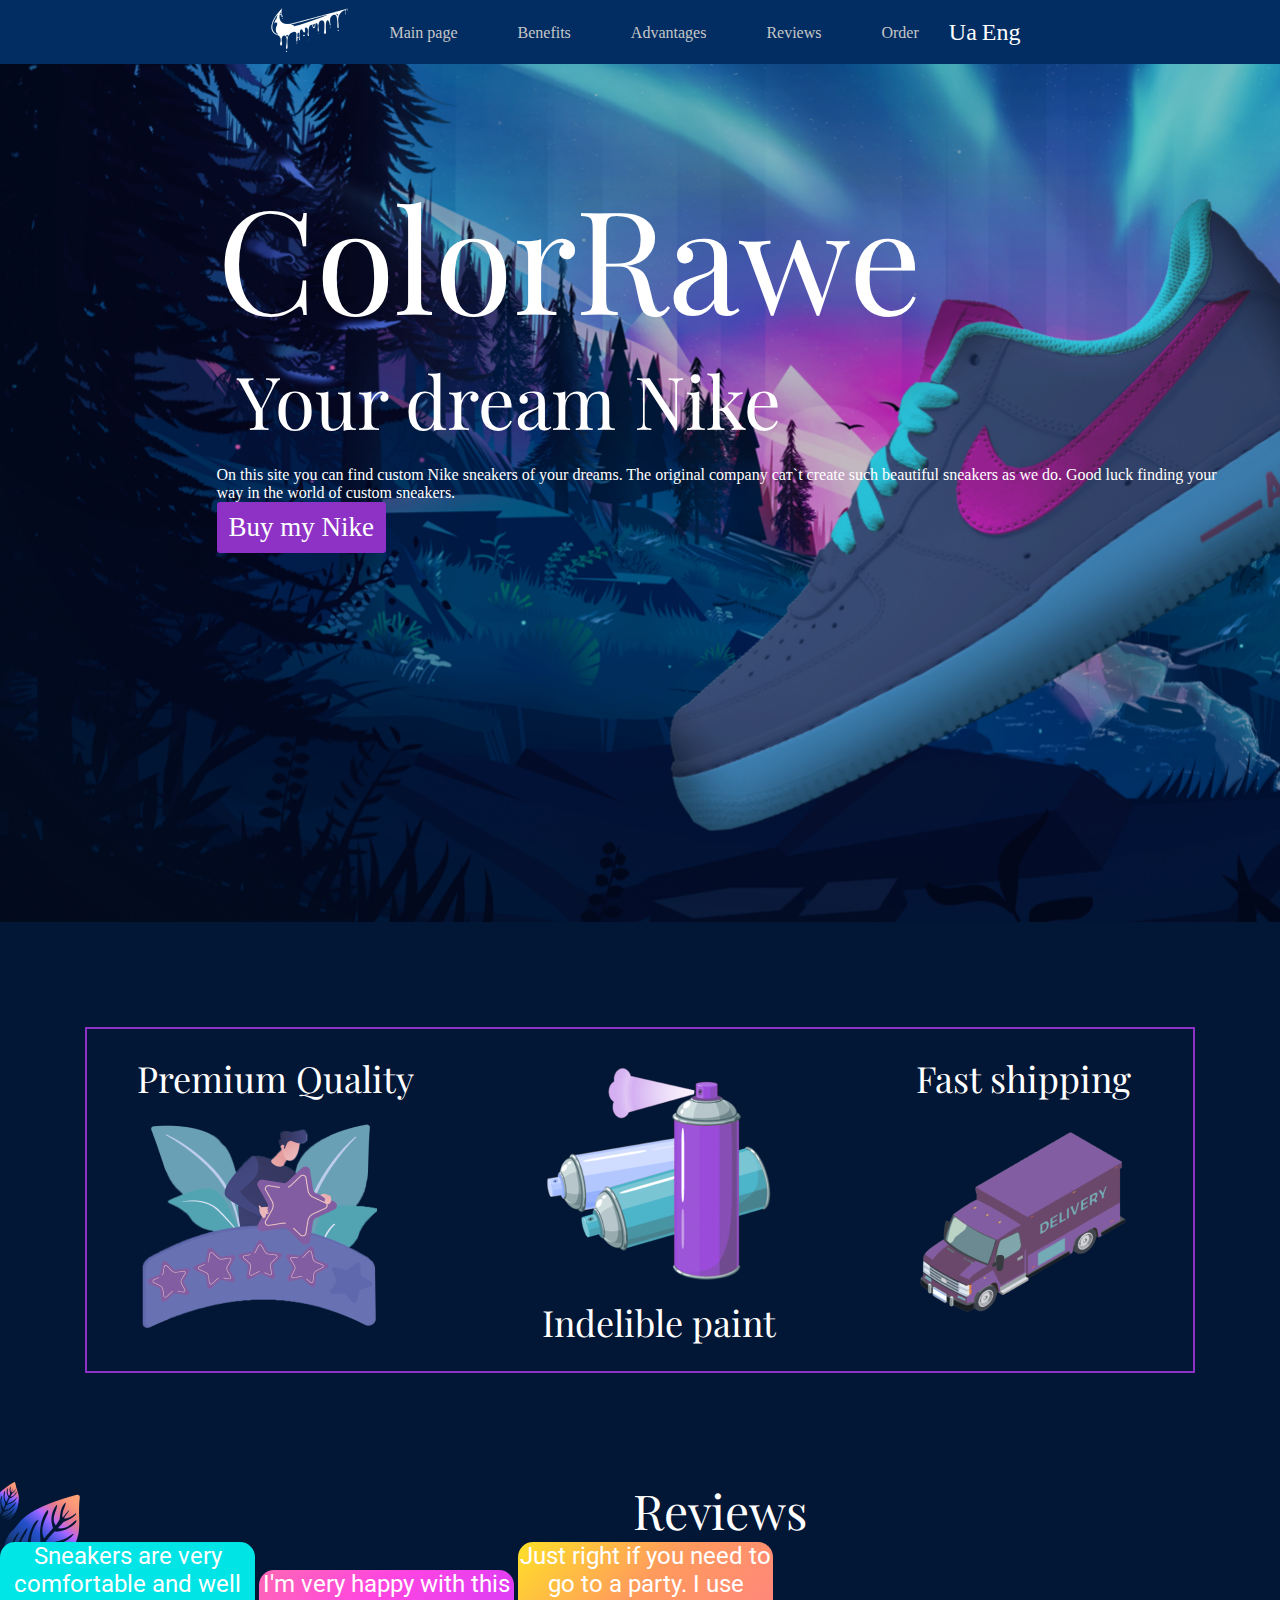
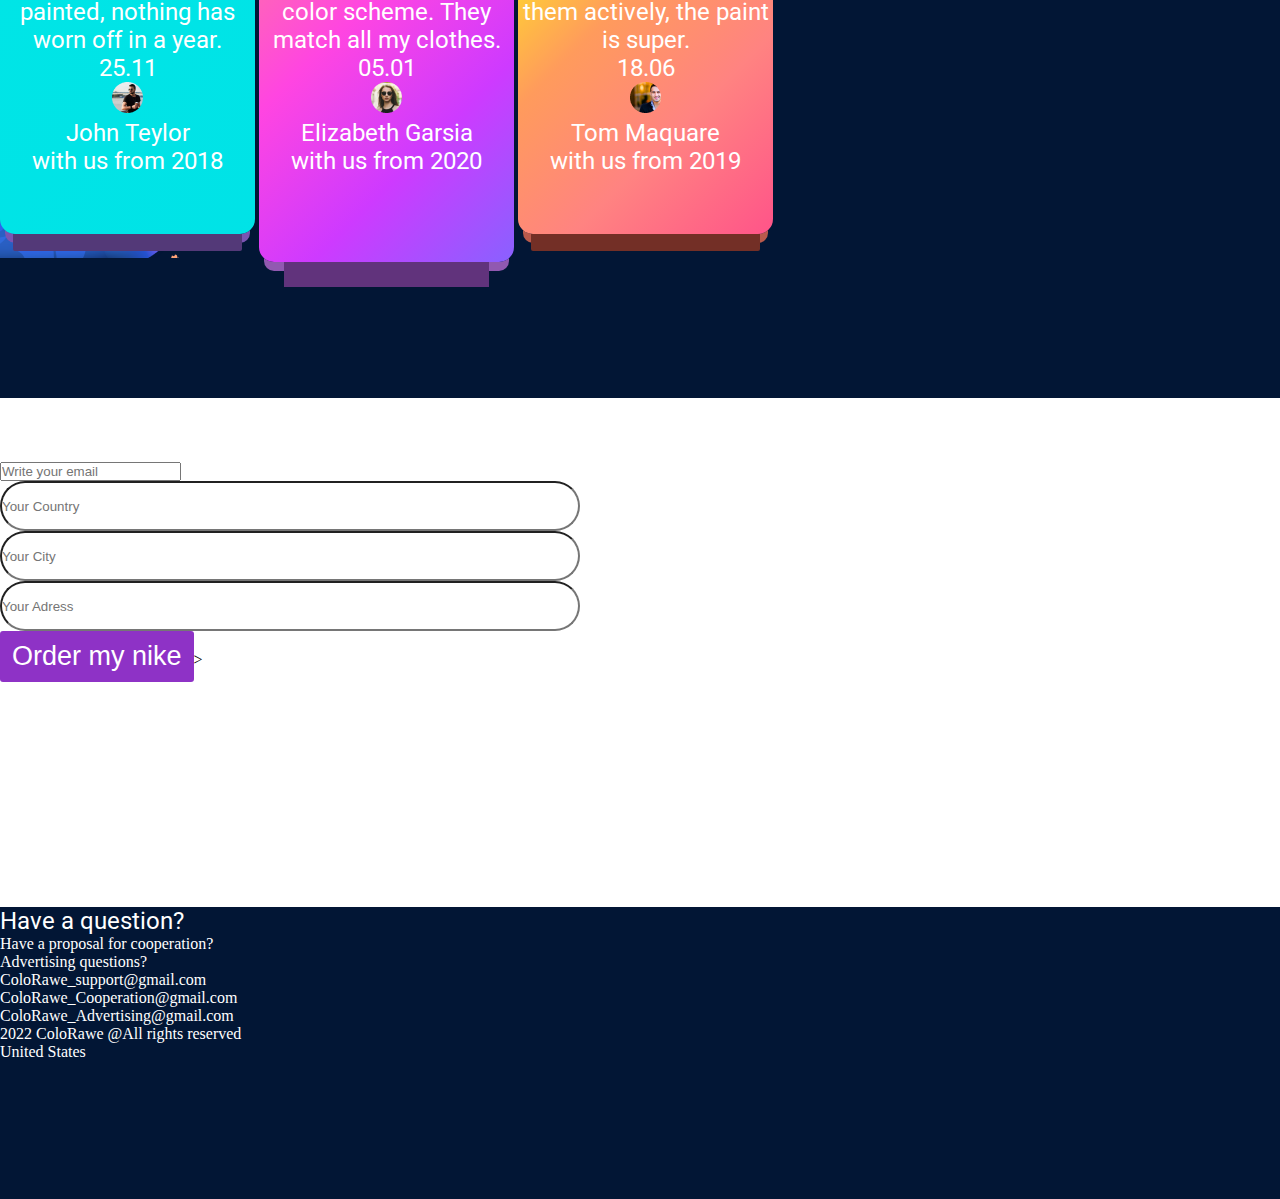
==== index.html @ 473900b8 "edit project" ====
<!DOCTYPE html>
<html lang="en">
  <head>
    <meta charset="UTF-8" />
    <meta name="viewport" content="width=device-width, initial-scale=1.0" />
    <title>Nike</title>
    <link rel="stylesheet" href="/src/css/reset.css"/>
    <link
    href="https://fonts.googleapis.com/css2?family=Playfair+Display&family=Roboto&display=swap"
    rel="stylesheet"/>
  <link
    href="https://fonts.googleapis.com/css2?family=Playfair+Display&family=Roboto:wght@300;400&display=swap"
    rel="stylesheet"/>
    <link rel="stylesheet" href="/src/css/main.css"/>
    <link rel="stylesheet" href="/src/css/normalise.css"/>
    <link rel="stylesheet" href="/src/css/header.css" />
    <link rel="preconnect" href="https://fonts.googleapis.com"/>
    <link rel="preconnect" href="https://fonts.gstatic.com" crossorigin/>
   
  </head>
  <body>
    <header class="header">
      <div class="header-conteiner">
        <div class="header-logo">
          <img src="/src/images/логтип.png" alt="logo"/>
        </div>
        <ul class="header-nav-list">
          <li class="nav"><a href="#"></a>Main page</li>
          <li class="nav"><a href="#"></a>Benefits</li>
          <li class="nav"><a href="#"></a>Advantages</li>
          <li class="nav"><a href="#"></a>Reviews</li>
          <li class="nav"><a href="#"></a>Order</li>
        </ul>
        <ul class="header-nav-language">
          <li class="language">Ua</li>
          <li class="language">Eng</li>
        </ul>
      </div>
    </header>
    <main>
      <section class="bakground">
        <div class="bakground_conteiner">
          <h1 class="colorawe">ColorRawe</h1>
          <h2 class="dream">Your dream Nike</h2>
          <p class="header-p">
           <br> On this site you can find custom Nike sneakers of your dreams.
            The original company caт`t create such beautiful sneakers as we do.
            Good luck finding your way in the world of custom sneakers.</br>
          </p>
          <a class="buy" href="#">Buy my Nike</a>
        </div>
      </section>
      <section class="advantages">
        <div class="advantages-conteiner">
          <div class="advantages_card">
            <h5 class="text">Premium Quality</h5>
            <img src="/src/images/stars.png" alt="Stars"/>
          </div>
          <div class="advantages_card">
            <img src="/src/images/paint.png" alt="Paint"/>
            <h5 class="text">Indelible paint</h5>
          </div>
          <div class="advantages_card">
            <h5 class="text">Fast shipping</h5>
            <img src="/src/images/car.png" alt="Car"/>
          </div>
        </div>
      </section>
      <section class="reviews">
        <div class="rewiews-container">
          <h3 class="reviews-text">Reviews</h3>
          <div class="review-cards">
            <div class="review-card">
              <p>
                Sneakers are very comfortable and well painted, nothing has worn
                off in a year.
              </p>
              <span class="reviews-data"> 25.11 </span>
              <div class="user">
                <div class="user-pfoto">
                  <img src="/src/images/1.png" alt="Reviews-photo"/>
                </div>
                <div class="user-info">
                  <h4>John Teylor</h4>
                  <h3>with us from 2018</h3>
                </div>
              </div>
            </div>
            <div class="review-card">
              <p>
                I'm very happy with this color scheme. They match all my
                clothes.
              </p>
              <span class="Reviews-data"> 05.01 </span>
              <div class="user">
                <div class="user-pfoto">
                  <img src="/src/images/2.png" alt="Reviews-photo"/>
                </div>
                <div class="user-info">
                  <h4>Elizabeth Garsia</h4>
                  <h3>with us from 2020</h3>
                </div>
              </div>
            </div>
            <div class="review-card">
              <p>
                Just right if you need to go to a party. I use them actively,
                the paint is super.
              </p>
              <span class="reviews-data"> 18.06 </span>
              <div class="user">
                <div class="user-pfoto">
                  <img src="/src/images/3.png" alt="Reviews-photo"/>
                </div>
                <div class="user-info">
                  <h4>Tom Maquare</h4>
                  <h3>with us from 2019</h3>
                </div>
              </div>
            </div>
          </div>
        </div>
      </section>
      <section class="order-section">
        <div class="select">
          <h2 class="title-order">Order</h2>
          <div class="guestions">
            <input class="email" type="text" placeholder="Write your email"/>
            <input class="contry" type="text" placeholder="Your Country"/>
            <input class="city" type="text" placeholder="Your City"/>
            <input class="adress" type="text" placeholder="Your Adress"/>
          </div>

          <a href=""><button class="Order-my-nike">Order my nike</button>></a>
        </div>
      </section>
    </main>
    <footer class="question-section">
      <div class="question">
        <h4 class="footer-question">Have a question?
        <h4>Have a proposal for cooperation?</h4>
        <h4>Advertising questions?</h4>
      </h4>
      </div>
      <div class="emails">
        <h4>ColoRawe_support@gmail.com</h4>
      <h4>ColoRawe_Cooperation@gmail.com</h4>
      <h4>ColoRawe_Advertising@gmail.com</h4>
      </div>
      <div class="the-end">
      <h5>2022 ColoRawe @All rights reserved</h5>
      <h5>United States</h5>
      </div>
        </footer>
  </body>
</html>
---- src/css/main.css ----
.advantages {
  background: #021635;
  padding: 105px 0;
}
.advantages-conteiner {
  max-width: 1110px;
  margin: 0 auto;
  border: 2px solid #8e32c6;
  display: flex;
  justify-content: space-between;
  padding: 25px 50px;
}

.fon-class:nth-child(1)::after {
  background-image: url(/src/images/stars.png);
}
.fon-class:nth-child(2)::before {
  background-image: url(/src/images/paint.png);
}
.fon-class:nth-child(3)::after {
  background-image: url(/src/images/car.png);
}
.header-conteiner {
  display: flex;
  justify-content: center;
  gap: 30px;
}
.text {
  color: #fff;
  text-align: center;
  font-family: Playfair Display;
  font-size: 36px;
  font-style: normal;
  font-weight: 400;
  line-height: normal;
}

.bakground {
  background-image: url(/src/images/fon-header.png);
  background-repeat: no-repeat;
  background-size: cover;
  padding-top: 95px;
  padding-bottom: 18px;
}
.bakground_conteiner {
  width: 1007px;
  margin: 0 auto;
}
.bakground_conteiner::before {
  background-image: url(/src/images/logo.png);

}
.p {
  color: #fff;
  font-family: Roboto;
  font-size: 18px;
  font-style: normal;
  font-weight: 400;
  line-height: normal;
  margin: 10px;
  border-radius: 15px;
}
.reviews-conteiner {
  display: flex;
  max-width: 1110px;
  margin: 0 auto;
  justify-content: space-between;
  padding: 25px 50px;
}
.reviews-text {
  color: #fff;
  text-align: center;
  font-family: Playfair Display;
  font-size: 48px;
  font-weight: 400;
}

.title-order {
  color: #fff;
  text-align: center;
  font-family: Playfair Display;
  font-size: 48px;
  font-style: normal;
  font-weight: 400;
  line-height: normal;
}
.review-card:nth-child(1) {
  display: inline-block;
  color: #fff;
  border-radius: 15px;
  background: linear-gradient(135deg, #00E5E6 7.29%,#00A8F7 2626.04%,#9A76F9 63.50%,#CC5EC2 100% );
 box-shadow:  0px 30px 0px -13px #533978, 0px 14px 0px -5px #7B54B2;

}
.review-card:nth-child(2) {
  display: inline-block;
  color: #fff;
  border-radius: 15px;
background: linear-gradient(135deg, #FF68B4 0%, #FF45E1 26.04%, #CE3AFF 62.84%, #8961FF 100%);
box-shadow: 0px 50px 0px -25px #61337C, 0px 14px 0px -5px #9159B1;
}
.review-card:nth-child(3) {
  display: inline-block;
  color: #fff;
  border-radius: 15px;
background: linear-gradient(135deg, #FFE128 0%, #FF9B5C 30.21%, #FF8381 63.29%, #FF5489 100%);
box-shadow: 0px 30px 0px -13px #732F26, 0px 14px 0px -5px #B95A4C;
}
.review-card{
  width: 255px;
  height: 292px;
  flex-shrink: 0;
font-family: Roboto;
display: flex;
text-align: center;
font-size: 24px;
justify-content: space-between;
align-items: center;
}
.h1 h3 {
  border: solid #fff;
}
.reviews {
  background: #021635;
  background-image: url(/src/images/flowers.png);
  background-repeat: no-repeat;
  width: 1440px;
  height: 520px;
  flex-shrink: 0;
}
.order-section {
background-image: url(/src/images/fon.png);
max-width: 1400;
width: 1440px;
height: 509px;
flex-shrink: 0;
}
.Order-my-nike {
  color: #fff;
  border-radius: 3px;
  padding: 12px;
  text-decoration: none;
  border: none;
  font-size: 27px;
  line-height: 1;
  font-weight: 100px;
  background: #8e32c6;
}
.title-order {
  color: #fff;
  text-align: center;
  font-family: Playfair Display;
  font-size: 48px;
  font-style: normal;
  font-weight: 400;
  line-height: normal;
}
.guestions {

}
.order-section {
  display: inline-block;
  justify-content: space-between;
  align-items: center;

}
.contry {
  display: flex;
  width: 580px;
  height: 50px;
  flex-shrink: 0;
  border-radius: 50px;
background: #FFF;
}
.city {
  display: flex;
  width: 580px;
  height: 50px;
  flex-shrink: 0;
  border-radius: 50px;
background: #FFF;
}
.adress {
  display: flex;
  width: 580px;
  height: 50px;
  flex-shrink: 0;
  border-radius: 50px;
background: #FFF;
}
.question-section {
  background: #021635;
  width: 1440px;
height: 292px;
flex-shrink: 0;
color: #fff;
display: block;
}
.footer-question {
display: inline;
align-items: center;
color: #FFF;
font-family: Roboto;
font-size: 24px;
font-style: normal;
font-weight: 400;
line-height: normal;
}
---- src/css/normalise.css ----
body{
    
}
---- src/css/header.css ----
.header-nav-list{
display: flex;
list-style: none;
gap: 60px;
align-items: center;
font-size: 16px;
line-height: 19px;

}
.header-nav-language {
display: flex;
align-items: center;
gap: 5px;
color: #fff;
font-size: 24px;
font-style: normal;
font-weight: 300;
}
.header-nav-language::before {
    background-image: url(/src/images/logo.png);
    gap: 100px;
}
.header {
    flex-shrink: 0;
    background: #012D63;
    color: #FFF;
}
.header-p {
    display: flex;
    color: #FFF;
}
.header:hover {
    color: #C7C7C7;
}
.bakground {
    background-image: url(/src/images/fon-header.png);
    background-repeat: no-repeat;
    background-size: cover;
    width: 1440px;
    height: 858px;
    flex-shrink: 0;
}
.colorawe {
    color: #FFF;
font-family: Playfair Display;
font-size: 144px;
font-style: normal;
font-weight: 400;
line-height: normal;
}
.dream {
    margin-left: 10px;
    color: #fff;
    font-family: 'Playfair Display',serif;
    font-size: 73px;
    font-style: normal;
    font-weight: 400;
    line-height: normal;
    padding: 0px 76px 0 10px;
}
.buy {
    color: #fff;
    display: inline-block;
    border-radius: 3px;
  padding: 12px;
  text-decoration: none;
    border: none;
    font-size: 27px;
    line-height: 1;
    font-weight: 100px;
    background: #8E32C6;
}
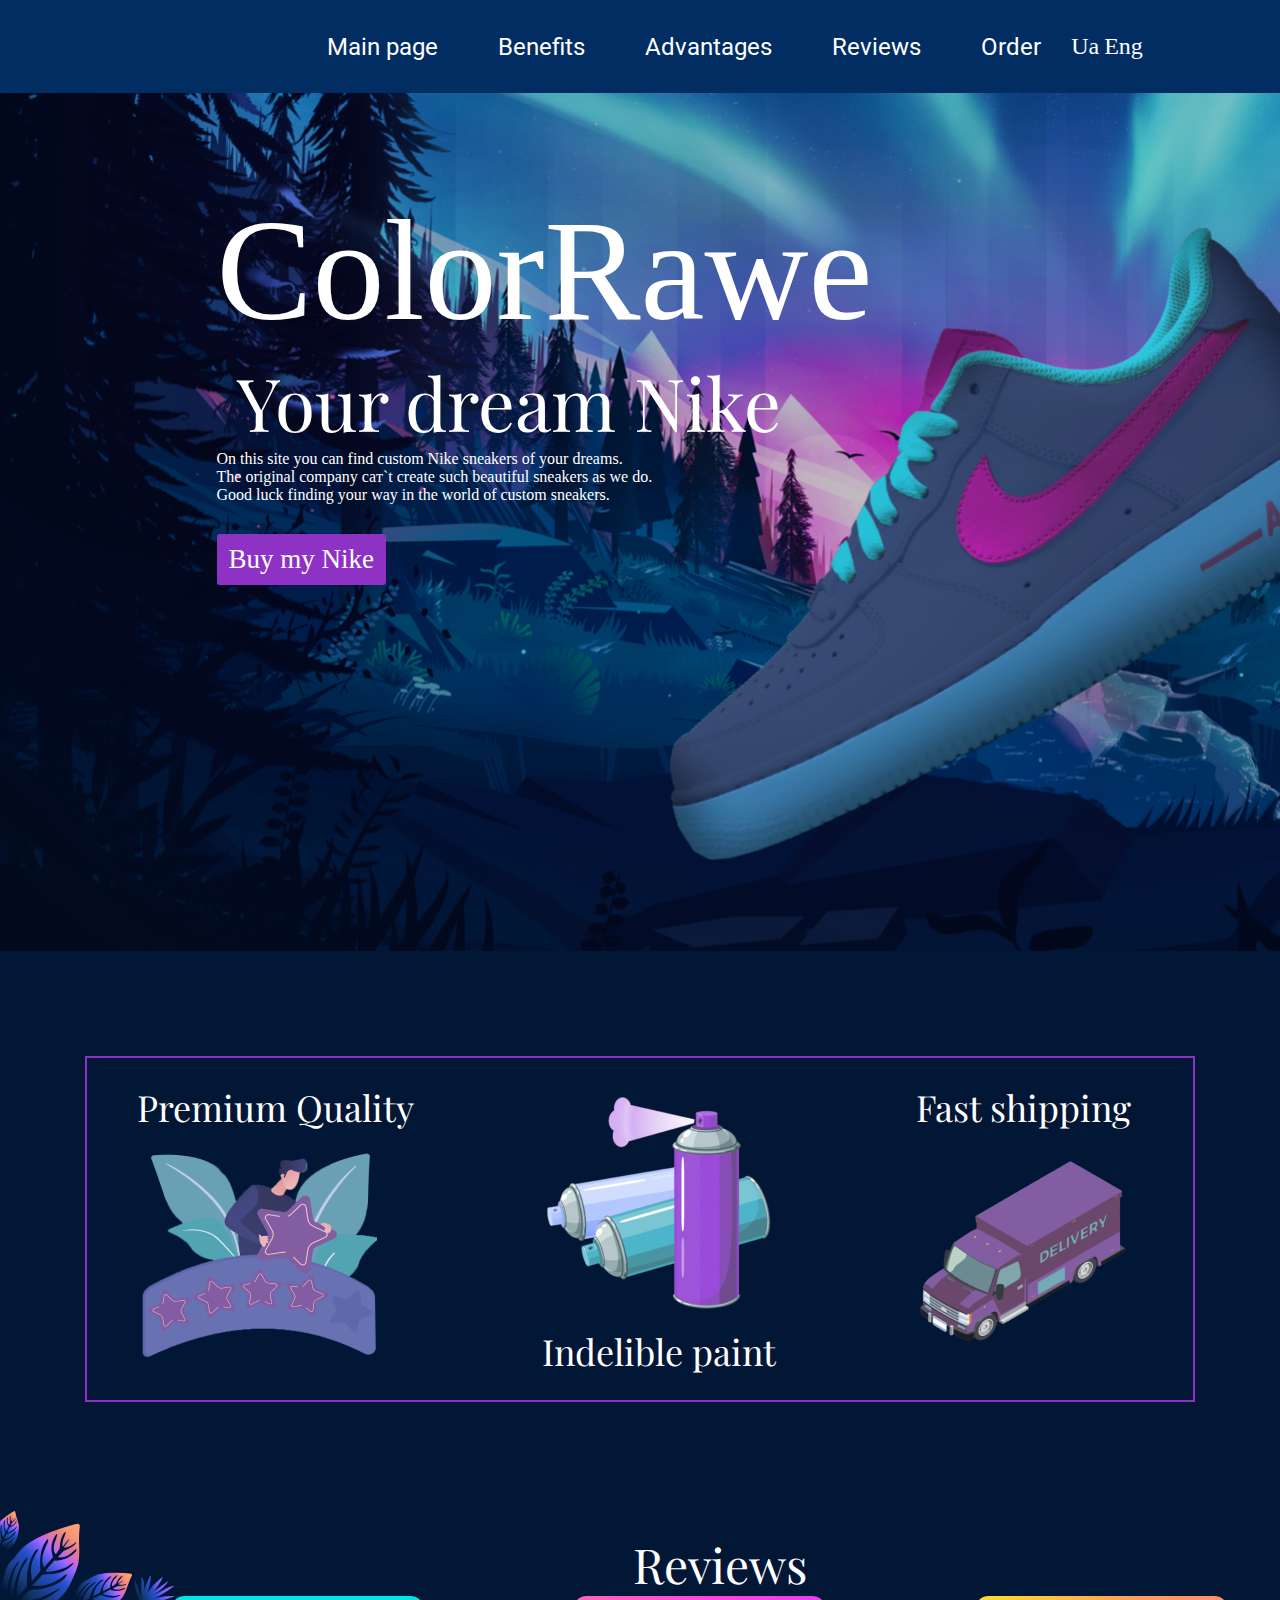
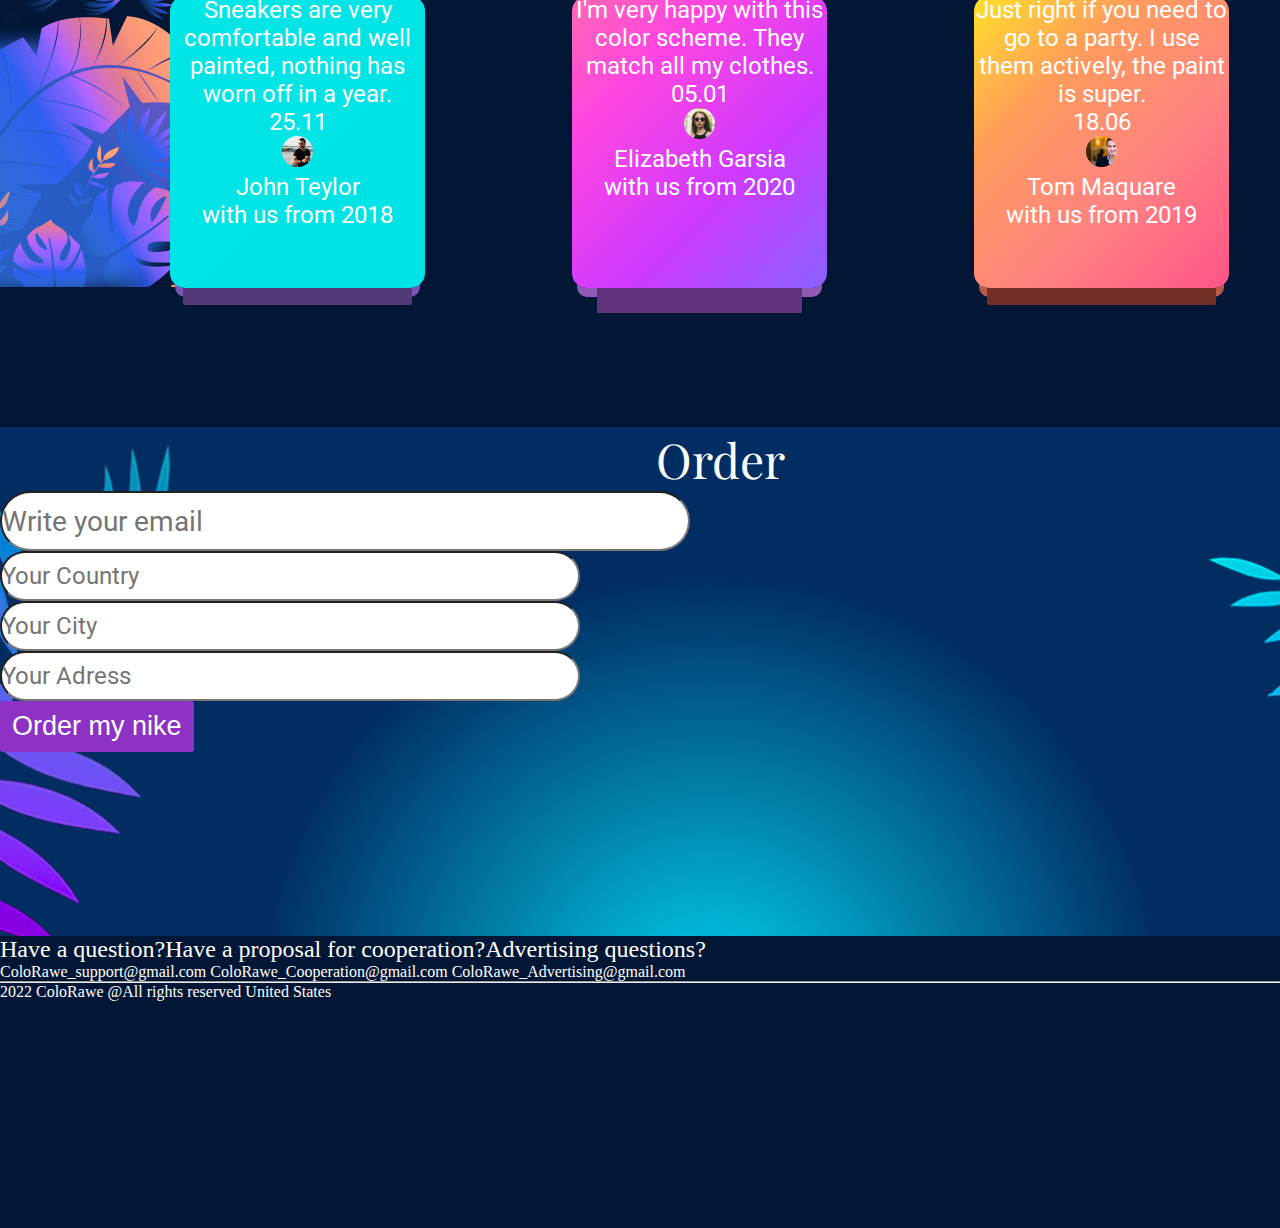
==== commit 01c09f07: "project" ====
--- a/index.html
+++ b/index.html
@@ -5,9 +5,6 @@
     <meta name="viewport" content="width=device-width, initial-scale=1.0" />
     <title>Nike</title>
     <link rel="stylesheet" href="/src/css/reset.css"/>
-    <link
-    href="https://fonts.googleapis.com/css2?family=Playfair+Display&family=Roboto&display=swap"
-    rel="stylesheet"/>
   <link
     href="https://fonts.googleapis.com/css2?family=Playfair+Display&family=Roboto:wght@300;400&display=swap"
     rel="stylesheet"/>
@@ -22,7 +19,6 @@
     <header class="header">
       <div class="header-conteiner">
         <div class="header-logo">
-          <img src="/src/images/логтип.png" alt="logo"/>
         </div>
         <ul class="header-nav-list">
           <li class="nav"><a href="#"></a>Main page</li>
@@ -43,9 +39,9 @@
           <h1 class="colorawe">ColorRawe</h1>
           <h2 class="dream">Your dream Nike</h2>
           <p class="header-p">
-           <br> On this site you can find custom Nike sneakers of your dreams.
-            The original company caт`t create such beautiful sneakers as we do.
-            Good luck finding your way in the world of custom sneakers.</br>
+          On this site you can find custom Nike sneakers of your dreams.</br>
+          The original company caт`t create such beautiful sneakers as we do.</br>
+          Good luck finding your way in the world of custom sneakers.</br>
           </p>
           <a class="buy" href="#">Buy my Nike</a>
         </div>
@@ -124,33 +120,35 @@
       <section class="order-section">
         <div class="select">
           <h2 class="title-order">Order</h2>
-          <div class="guestions">
-            <input class="email" type="text" placeholder="Write your email"/>
-            <input class="contry" type="text" placeholder="Your Country"/>
-            <input class="city" type="text" placeholder="Your City"/>
-            <input class="adress" type="text" placeholder="Your Adress"/>
+          <div class="order-conteiner">
+            <input class="email" type="email" placeholder="Write your email"/>
+            <input class="contry" type="contry" placeholder="Your Country"/>
+            <input class="city" type="city" placeholder="Your City"/>
+            <input class="adress" type="adress" placeholder="Your Adress"/>
           </div>
 
-          <a href=""><button class="Order-my-nike">Order my nike</button>></a>
+          <a href=""><button class="order-my-nike">Order my nike</button></a>
         </div>
       </section>
     </main>
     <footer class="question-section">
       <div class="question">
-        <h4 class="footer-question">Have a question?
-        <h4>Have a proposal for cooperation?</h4>
-        <h4>Advertising questions?</h4>
-      </h4>
+        <ul class="footer-question">
+          <a href="#">Have a question?</a>
+         <a href="#">Have a proposal for cooperation?</a>
+         <a href="#">Advertising questions?</a>
+        </ul>
       </div>
-      <div class="emails">
-        <h4>ColoRawe_support@gmail.com</h4>
-      <h4>ColoRawe_Cooperation@gmail.com</h4>
-      <h4>ColoRawe_Advertising@gmail.com</h4>
-      </div>
-      <div class="the-end">
-      <h5>2022 ColoRawe @All rights reserved</h5>
-      <h5>United States</h5>
-      </div>
+      <ul class="emails">
+       <a href="#">ColoRawe_support@gmail.com</a>
+      <a href="#">ColoRawe_Cooperation@gmail.com</a>
+     <a href="#">ColoRawe_Advertising@gmail.com</a>
+      </ul>
+      <hr>
+      <ul class="the-end">
+      <a href="#">2022 ColoRawe @All rights reserved</a>
+      <a href="#">United States</a>
+      </ul>
         </footer>
   </body>
 </html>
--- a/src/css/main.css
+++ b/src/css/main.css
@@ -1,6 +1,8 @@
+/*advantages-cards*/
 .advantages {
   background: #021635;
   padding: 105px 0;
+  box-shadow: radial-gradient(at 0% 30% purple 10px,purple 40%);
 }
 .advantages-conteiner {
   max-width: 1110px;
@@ -10,16 +12,6 @@
   justify-content: space-between;
   padding: 25px 50px;
 }
-
-.fon-class:nth-child(1)::after {
-  background-image: url(/src/images/stars.png);
-}
-.fon-class:nth-child(2)::before {
-  background-image: url(/src/images/paint.png);
-}
-.fon-class:nth-child(3)::after {
-  background-image: url(/src/images/car.png);
-}
 .header-conteiner {
   display: flex;
   justify-content: center;
@@ -34,38 +26,15 @@
   font-weight: 400;
   line-height: normal;
 }
-
-.bakground {
-  background-image: url(/src/images/fon-header.png);
-  background-repeat: no-repeat;
-  background-size: cover;
-  padding-top: 95px;
-  padding-bottom: 18px;
-}
-.bakground_conteiner {
-  width: 1007px;
+/*Reviews*/
+.rewiews-container {
+  display: flex;
+  stroke-width: 5px;
+  max-width: 1200px;
   margin: 0 auto;
-}
-.bakground_conteiner::before {
-  background-image: url(/src/images/logo.png);
-
-}
-.p {
-  color: #fff;
-  font-family: Roboto;
-  font-size: 18px;
-  font-style: normal;
-  font-weight: 400;
-  line-height: normal;
-  margin: 10px;
-  border-radius: 15px;
-}
-.reviews-conteiner {
-  display: flex;
-  max-width: 1110px;
-  margin: 0 auto;
-  justify-content: space-between;
+  justify-content: center;
   padding: 25px 50px;
+  flex-direction: column;
 }
 .reviews-text {
   color: #fff;
@@ -74,37 +43,27 @@
   font-size: 48px;
   font-weight: 400;
 }
+.review-card:nth-child(1) {
+  display: inline-block;
+  color: #fff;
+  border-radius: 15px;
+  background: linear-gradient(135deg, #00E5E6 7.29%,#00A8F7 2626.04%,#9A76F9 63.50%,#CC5EC2 100% );
+ box-shadow:  0px 0px 30px -13px #533978, 0px 14px 0px -5px #7B54B2;
 
-.title-order {
-  color: #fff;
-  text-align: center;
-  font-family: Playfair Display;
-  font-size: 48px;
-  font-style: normal;
-  font-weight: 400;
-  line-height: normal;
-}
-.review-card:nth-child(1) {
-  display: inline-block;
-  color: #fff;
-  border-radius: 15px;
-  background: linear-gradient(135deg, #00E5E6 7.29%,#00A8F7 2626.04%,#9A76F9 63.50%,#CC5EC2 100% );
- box-shadow:  0px 30px 0px -13px #533978, 0px 14px 0px -5px #7B54B2;
-
 }
 .review-card:nth-child(2) {
   display: inline-block;
   color: #fff;
   border-radius: 15px;
 background: linear-gradient(135deg, #FF68B4 0%, #FF45E1 26.04%, #CE3AFF 62.84%, #8961FF 100%);
-box-shadow: 0px 50px 0px -25px #61337C, 0px 14px 0px -5px #9159B1;
+box-shadow: 0px 0px 30px -13px #61337C, 0px 14px 0px -5px #9159B1;
 }
 .review-card:nth-child(3) {
   display: inline-block;
   color: #fff;
   border-radius: 15px;
 background: linear-gradient(135deg, #FFE128 0%, #FF9B5C 30.21%, #FF8381 63.29%, #FF5489 100%);
-box-shadow: 0px 30px 0px -13px #732F26, 0px 14px 0px -5px #B95A4C;
+box-shadow: 0px 0px 30px -13px #732F26, 0px 14px 0px -5px #B95A4C;
 }
 .review-card{
   width: 255px;
@@ -116,9 +75,6 @@
 font-size: 24px;
 justify-content: space-between;
 align-items: center;
-}
-.h1 h3 {
-  border: solid #fff;
 }
 .reviews {
   background: #021635;
@@ -128,14 +84,51 @@
   height: 520px;
   flex-shrink: 0;
 }
+.review-card:nth-child(1) {
+  display: inline-block;
+  color: #fff;
+  border-radius: 15px;
+  background: linear-gradient(135deg, #00E5E6 7.29%,#00A8F7 2626.04%,#9A76F9 63.50%,#CC5EC2 100% );
+ box-shadow:  0px 30px 0px -13px #533978, 0px 14px 0px -5px #7B54B2;
+
+}
+.review-card:nth-child(2) {
+  display: inline-block;
+  color: #fff;
+  border-radius: 15px;
+background: linear-gradient(135deg, #FF68B4 0%, #FF45E1 26.04%, #CE3AFF 62.84%, #8961FF 100%);
+box-shadow: 0px 50px 0px -25px #61337C, 0px 14px 0px -5px #9159B1;
+}
+.review-card:nth-child(3) {
+  display: inline-block;
+  color: #fff;
+  border-radius: 15px;
+background: linear-gradient(135deg, #FFE128 0%, #FF9B5C 30.21%, #FF8381 63.29%, #FF5489 100%);
+box-shadow: 0px 30px 0px -13px #732F26, 0px 14px 0px -5px #B95A4C;
+}
+.review-cards{
+  width: 255px;
+  height: 292px;
+  flex-shrink: 0;
+font-family: Roboto;
+gap: 147px;
+display: flex;
+text-align: center;
+font-size: 24px;
+justify-content: space-between;
+align-items: center;
+}
+.h1 h3 {
+  border: solid #fff;
+}
 .order-section {
-background-image: url(/src/images/fon.png);
+  background-image: url(/src/images/fon.png);
 max-width: 1400;
 width: 1440px;
 height: 509px;
 flex-shrink: 0;
 }
-.Order-my-nike {
+.order-my-nike {
   color: #fff;
   border-radius: 3px;
   padding: 12px;
@@ -155,20 +148,31 @@
   font-weight: 400;
   line-height: normal;
 }
-.guestions {
-
-}
-.order-section {
-  display: inline-block;
-  justify-content: space-between;
-  align-items: center;
-
+.email {
+  display: flex;
+  width: 690px;
+  height: 60px;
+  color: #959595;
+  font-family: Roboto;
+  font-size: 28px;
+  font-style: normal;
+  font-weight: 400;
+  line-height: normal;
+  flex-shrink: 0;
+  border-radius: 50px;
+background: #FFF;
 }
 .contry {
   display: flex;
   width: 580px;
   height: 50px;
   flex-shrink: 0;
+  color: #959595;
+font-family: Roboto;
+font-size: 24px;
+font-style: normal;
+font-weight: 400;
+line-height: normal;
   border-radius: 50px;
 background: #FFF;
 }
@@ -177,6 +181,12 @@
   width: 580px;
   height: 50px;
   flex-shrink: 0;
+  color: #959595;
+font-family: Roboto;
+font-size: 24px;
+font-style: normal;
+font-weight: 400;
+line-height: normal;
   border-radius: 50px;
 background: #FFF;
 }
@@ -185,6 +195,12 @@
   width: 580px;
   height: 50px;
   flex-shrink: 0;
+  color: #959595;
+font-family: Roboto;
+font-size: 24px;
+font-style: normal;
+font-weight: 400;
+line-height: normal;
   border-radius: 50px;
 background: #FFF;
 }
@@ -197,12 +213,11 @@
 display: block;
 }
 .footer-question {
-display: inline;
-align-items: center;
+display: flex;
 color: #FFF;
-font-family: Roboto;
-font-size: 24px;
-font-style: normal;
-font-weight: 400;
-line-height: normal;
-}+gap: 10;
+font-size: 24px;
+font-style: normal;
+font-weight: 400;
+line-height: normal;
+}
--- a/src/css/header.css
+++ b/src/css/header.css
@@ -1,11 +1,20 @@
+/*header-nav*/
 .header-nav-list{
 display: flex;
 list-style: none;
 gap: 60px;
+color: #FFF;
+font-family: Roboto;
+font-size: 24px;
+font-style: normal;
+font-weight: 400;
+line-height: normal;
 align-items: center;
-font-size: 16px;
-line-height: 19px;
-
+}
+.header-conteiner {
+    width: 1440px;
+    height: 93px;
+    flex-shrink: 0;
 }
 .header-nav-language {
 display: flex;
@@ -17,20 +26,22 @@
 font-weight: 300;
 }
 .header-nav-language::before {
-    background-image: url(/src/images/logo.png);
-    gap: 100px;
+ background-image: url(/src/images/logo.png);
 }
 .header {
+    background: #012D63;
+    width: 1440px;
+    height: 93px;
     flex-shrink: 0;
-    background: #012D63;
     color: #FFF;
 }
+.header-nav-list li:hover {
+    color: #C7C7C7;
+}
+/*header-2*/
 .header-p {
     display: flex;
     color: #FFF;
-}
-.header:hover {
-    color: #C7C7C7;
 }
 .bakground {
     background-image: url(/src/images/fon-header.png);
@@ -39,10 +50,30 @@
     width: 1440px;
     height: 858px;
     flex-shrink: 0;
+    padding-top: 95px;
+    padding-bottom: 18px;
 }
+  .bakground_conteiner {
+    width: 1007px;
+    margin: 0 auto;
+  }
+  .bakground_conteiner::before {
+    background-image: url(/src/images/logo.png);
+  background-image: url(/src/images/С&R.svg);
+  }
+  .p {
+    color: #fff;
+    font-family: Roboto;
+    font-size: 18px;
+    font-style: normal;
+    font-weight: 400;
+    line-height: normal;
+    margin: 10px;
+    border-radius: 15px;
+  }
 .colorawe {
     color: #FFF;
-font-family: Playfair Display;
+font-family: 'Playfair Displa'y;
 font-size: 144px;
 font-style: normal;
 font-weight: 400;
@@ -63,6 +94,7 @@
     display: inline-block;
     border-radius: 3px;
   padding: 12px;
+  margin-top: 30px;
   text-decoration: none;
     border: none;
     font-size: 27px;
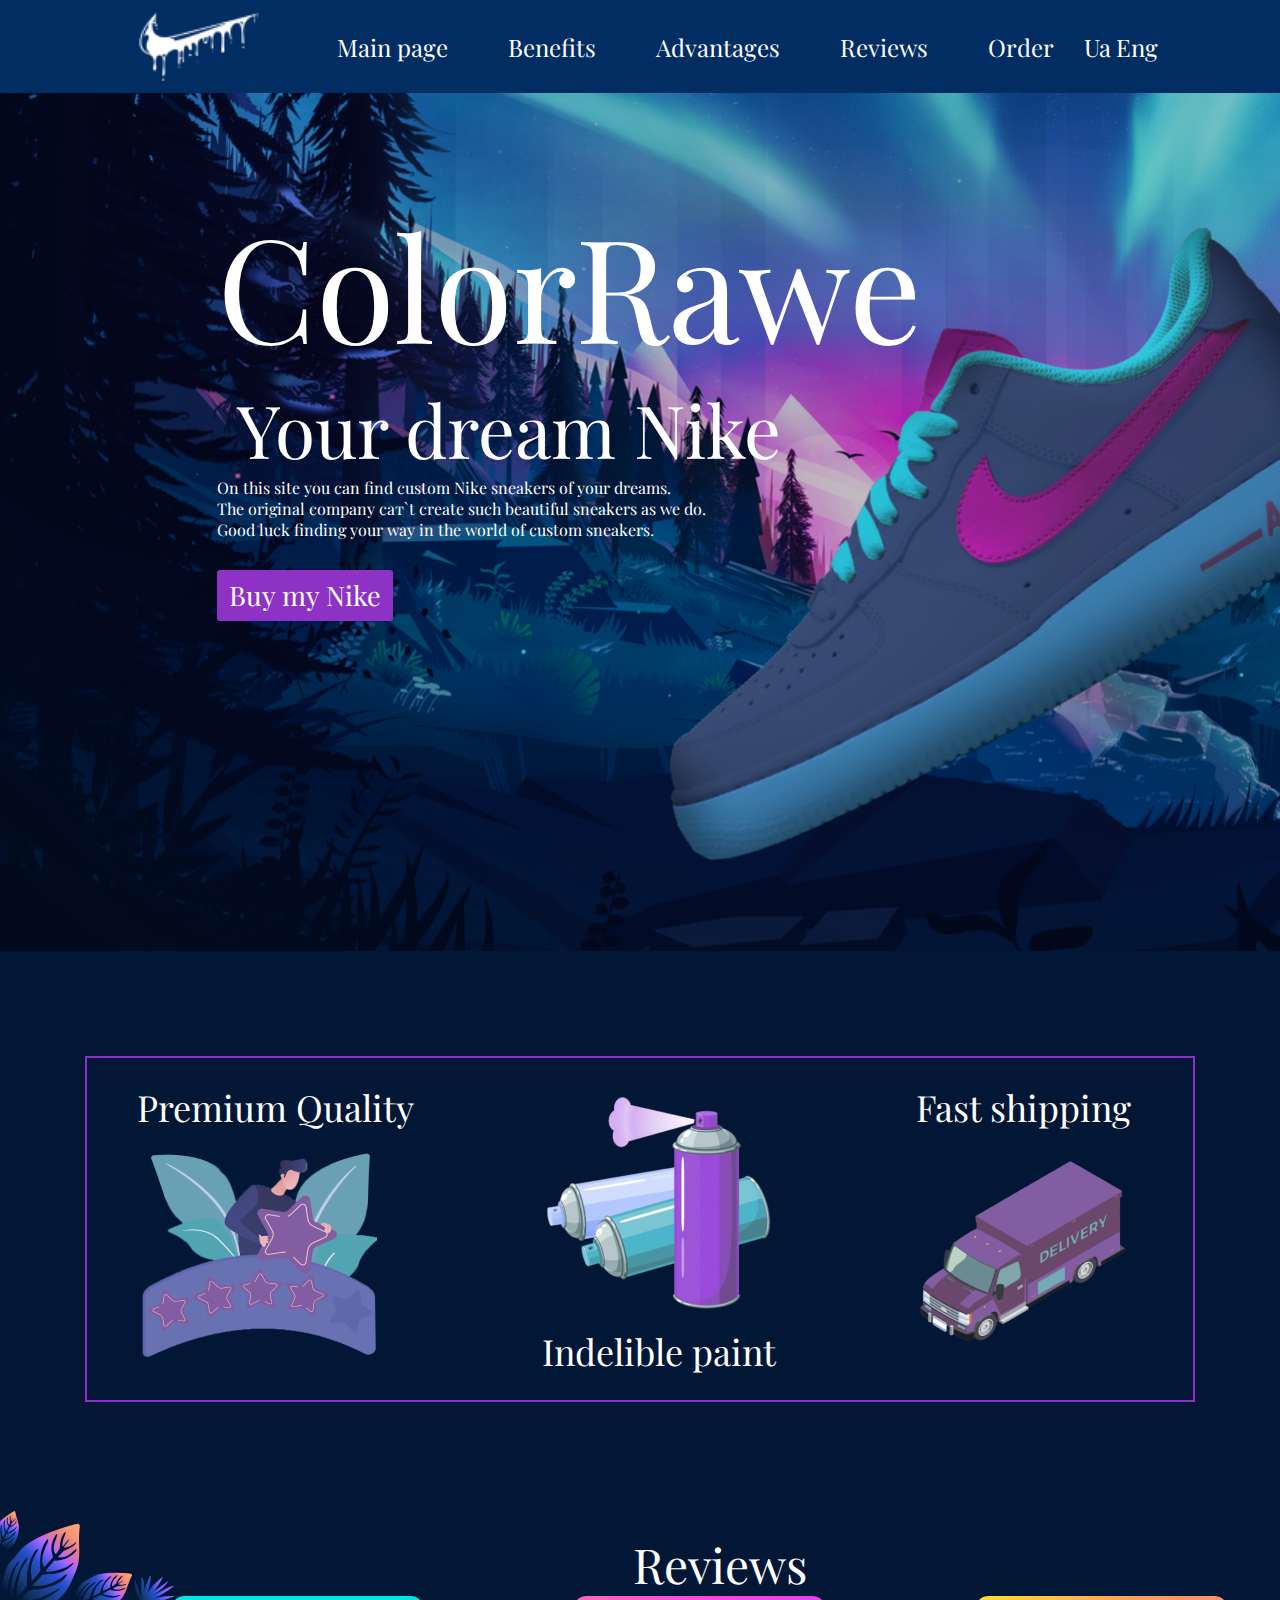
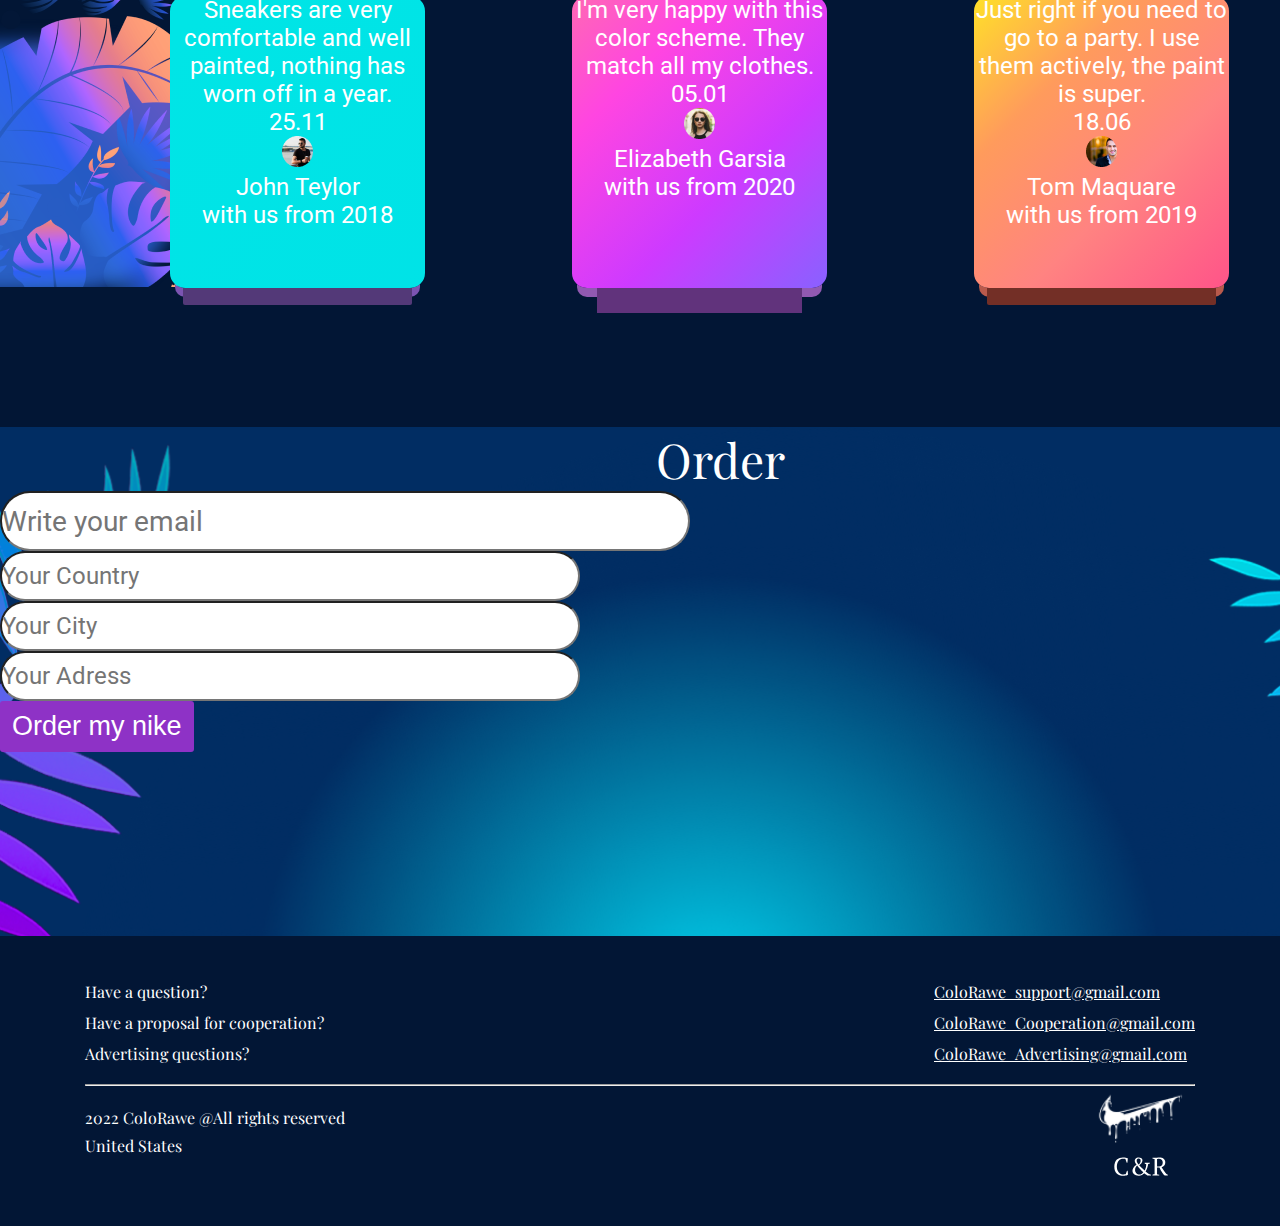
==== commit 484c29d7: "progect" ====
--- a/index.html
+++ b/index.html
@@ -5,19 +5,22 @@
     <meta name="viewport" content="width=device-width, initial-scale=1.0" />
     <title>Nike</title>
     <link rel="stylesheet" href="/src/css/reset.css"/>
+    <link rel="preconnect" href="https://fonts.googleapis.com"/>
+    <link rel="preconnect" href="https://fonts.gstatic.com" crossorigin/>
   <link
     href="https://fonts.googleapis.com/css2?family=Playfair+Display&family=Roboto:wght@300;400&display=swap"
     rel="stylesheet"/>
-    <link rel="stylesheet" href="/src/css/main.css"/>
     <link rel="stylesheet" href="/src/css/normalise.css"/>
     <link rel="stylesheet" href="/src/css/header.css" />
-    <link rel="preconnect" href="https://fonts.googleapis.com"/>
-    <link rel="preconnect" href="https://fonts.gstatic.com" crossorigin/>
+    <link rel="stylesheet" href="/src/css/main.css"/>
+    <link rel="stylesheet" href="/src/css/footer.css">
+    
    
   </head>
   <body>
     <header class="header">
       <div class="header-conteiner">
+        <img src="/src/images/logo.png" alt="logo">
         <div class="header-logo">
         </div>
         <ul class="header-nav-list">
@@ -87,7 +90,7 @@
                 I'm very happy with this color scheme. They match all my
                 clothes.
               </p>
-              <span class="Reviews-data"> 05.01 </span>
+              <span class="reviews-data"> 05.01 </span>
               <div class="user">
                 <div class="user-pfoto">
                   <img src="/src/images/2.png" alt="Reviews-photo"/>
@@ -131,24 +134,33 @@
         </div>
       </section>
     </main>
-    <footer class="question-section">
-      <div class="question">
-        <ul class="footer-question">
-          <a href="#">Have a question?</a>
-         <a href="#">Have a proposal for cooperation?</a>
-         <a href="#">Advertising questions?</a>
-        </ul>
-      </div>
-      <ul class="emails">
-       <a href="#">ColoRawe_support@gmail.com</a>
-      <a href="#">ColoRawe_Cooperation@gmail.com</a>
-     <a href="#">ColoRawe_Advertising@gmail.com</a>
-      </ul>
-      <hr>
-      <ul class="the-end">
-      <a href="#">2022 ColoRawe @All rights reserved</a>
-      <a href="#">United States</a>
-      </ul>
+    <footer class="footer">
+      <div class="footer-container">
+        <div class="support-info">
+          <ul class="support-question">
+            <li><a href="#">Have a question?</a></li>
+           <li><a href="#">Have a proposal for cooperation?</a></li>
+           <li><a href="#">Advertising questions?</a></li>
+          </ul>
+          <ul class="support-emails">
+            <li><a href="#">ColoRawe_support@gmail.com</a></li>
+           <li><a href="#">ColoRawe_Cooperation@gmail.com</a></li>
+          <li><a href="#">ColoRawe_Advertising@gmail.com</a></li>
+           </ul>
+        </div>
+        <hr>
+        <div class="footer-logo-info">
+          <div class="footer-copyright">
+            <p>
+              2022 ColoRawe @All rights reserved
+             </p>
+             <p>
+               United States
+             </p>
+          </div>
+       
+        </div>
+        </div>
         </footer>
   </body>
 </html>
--- a/src/css/normalise.css
+++ b/src/css/normalise.css
@@ -1,3 +1,5 @@
 body{
-    
+    font-weight: 400;
+    color: #fff;
+    font-family: Playfair Display;
 }--- a/src/css/header.css
+++ b/src/css/header.css
@@ -3,26 +3,22 @@
 display: flex;
 list-style: none;
 gap: 60px;
-color: #FFF;
-font-family: Roboto;
 font-size: 24px;
-font-style: normal;
 font-weight: 400;
-line-height: normal;
 align-items: center;
 }
 .header-conteiner {
-    width: 1440px;
+    width: 1110px;
     height: 93px;
-    flex-shrink: 0;
+margin: 0 auto;
 }
 .header-nav-language {
 display: flex;
 align-items: center;
 gap: 5px;
-color: #fff;
+
 font-size: 24px;
-font-style: normal;
+
 font-weight: 300;
 }
 .header-nav-language::before {
@@ -30,13 +26,12 @@
 }
 .header {
     background: #012D63;
-    width: 1440px;
-    height: 93px;
-    flex-shrink: 0;
-    color: #FFF;
+  
+ 
 }
 .header-nav-list li:hover {
-    color: #C7C7C7;
+    color: #fff;
+    font-weight: 400;
 }
 /*header-2*/
 .header-p {
--- a/src/css/main.css
+++ b/src/css/main.css
@@ -64,6 +64,9 @@
   border-radius: 15px;
 background: linear-gradient(135deg, #FFE128 0%, #FF9B5C 30.21%, #FF8381 63.29%, #FF5489 100%);
 box-shadow: 0px 0px 30px -13px #732F26, 0px 14px 0px -5px #B95A4C;
+}
+.reviews-data {
+  display: block;
 }
 .review-card{
   width: 255px;
@@ -204,20 +207,3 @@
   border-radius: 50px;
 background: #FFF;
 }
-.question-section {
-  background: #021635;
-  width: 1440px;
-height: 292px;
-flex-shrink: 0;
-color: #fff;
-display: block;
-}
-.footer-question {
-display: flex;
-color: #FFF;
-gap: 10;
-font-size: 24px;
-font-style: normal;
-font-weight: 400;
-line-height: normal;
-}
--- a/src/css/footer.css
+++ b/src/css/footer.css
@@ -0,0 +1,41 @@
+/*footer*/
+.footer {
+  background-color: #021635;
+  padding: 45px 0px 50px;
+}
+.footer-container {
+  max-width: 1110px;
+  margin: 0 auto;
+}
+ .support-info {
+  display: flex;
+  justify-content: space-between;
+  margin-bottom: 20px;
+ }
+  .support-question,.support-emails {
+   display: flex;
+   flex-direction: column;
+   gap: 10px;
+  }
+  .support-emails li {
+    text-decoration: underline;
+  }
+  .footer-logo-info::after {
+    content: "";
+    width: 108px;
+height: 90px;
+background-image: url(/src/images/logo.png),url(/src/images/С&R.svg);
+background-repeat: no-repeat;
+background-position: center top,center bottom;
+background-size: 100%,50%;
+  }
+  .footer-logo-info{
+    display: flex;
+    justify-content: space-between;
+    align-items: center;
+  }
+  .footer-copyright {
+    display: flex;
+flex-direction: column;
+gap: 7px;
+  }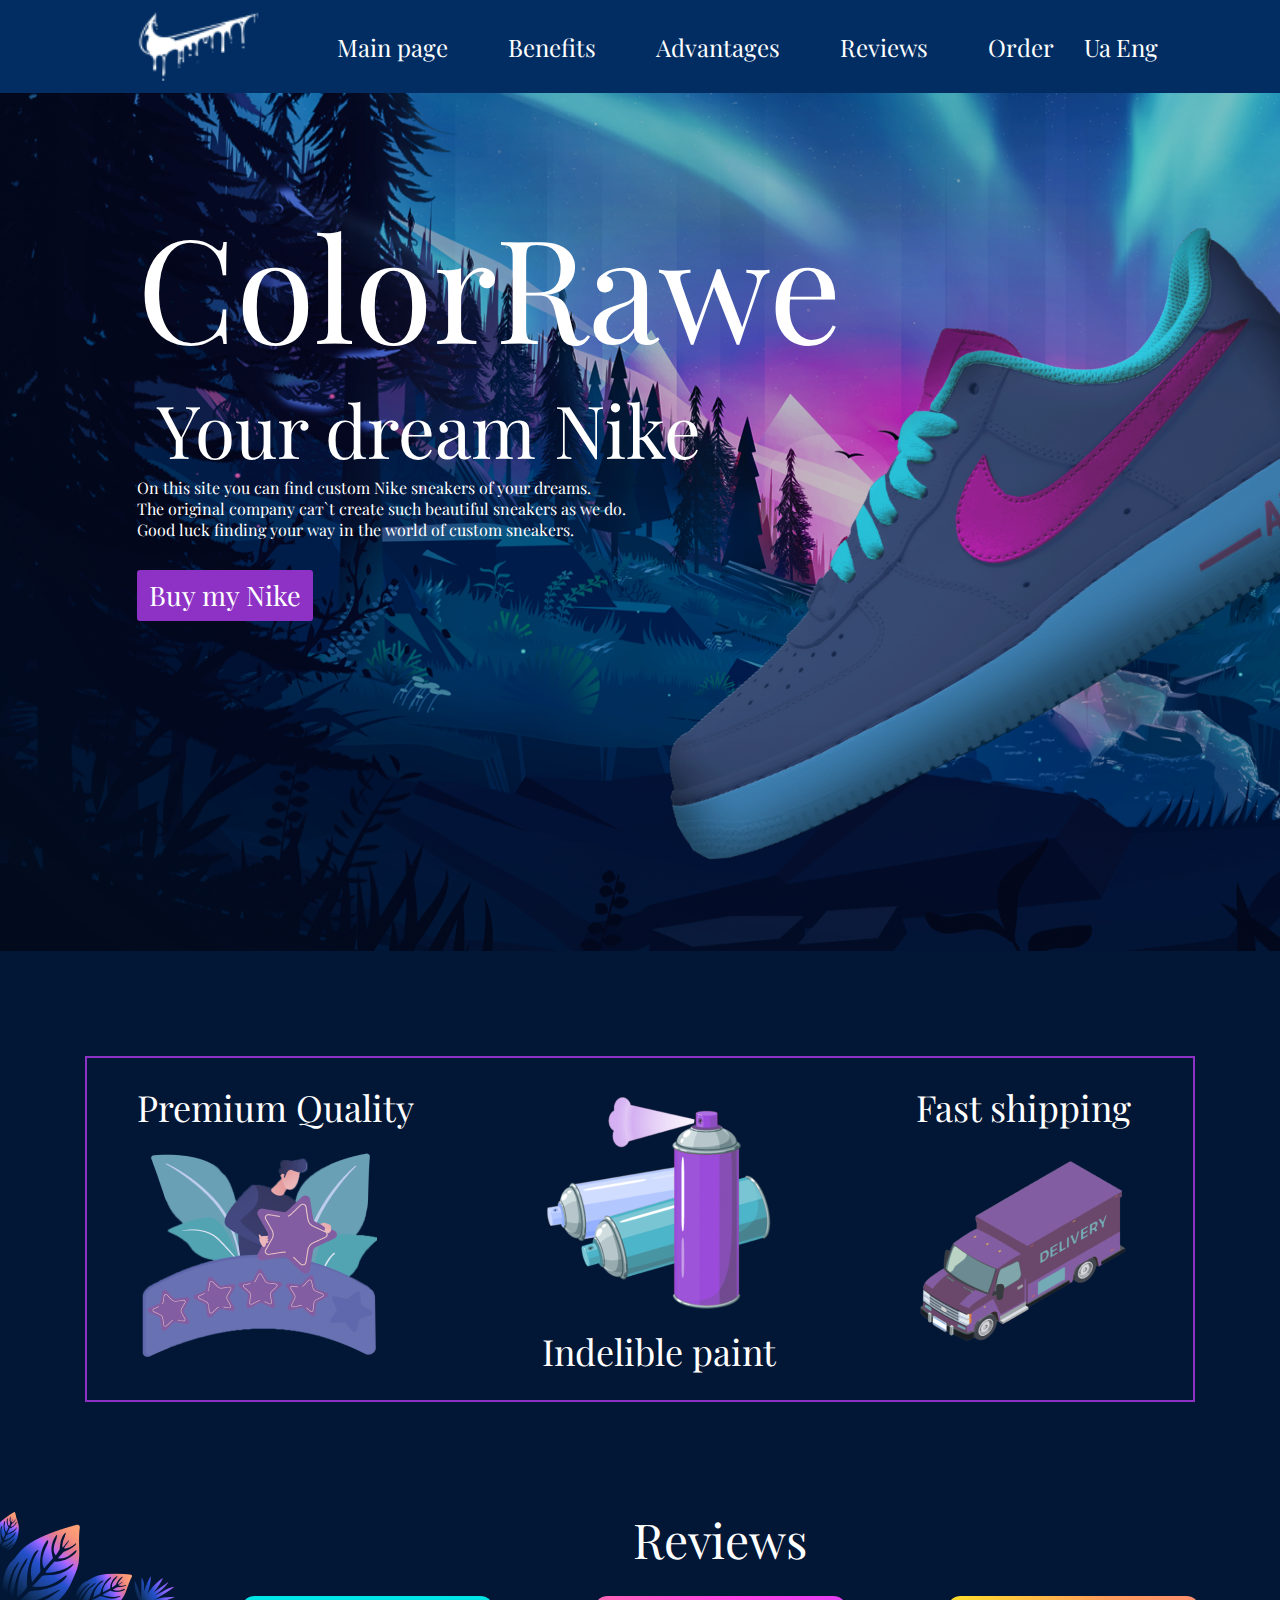
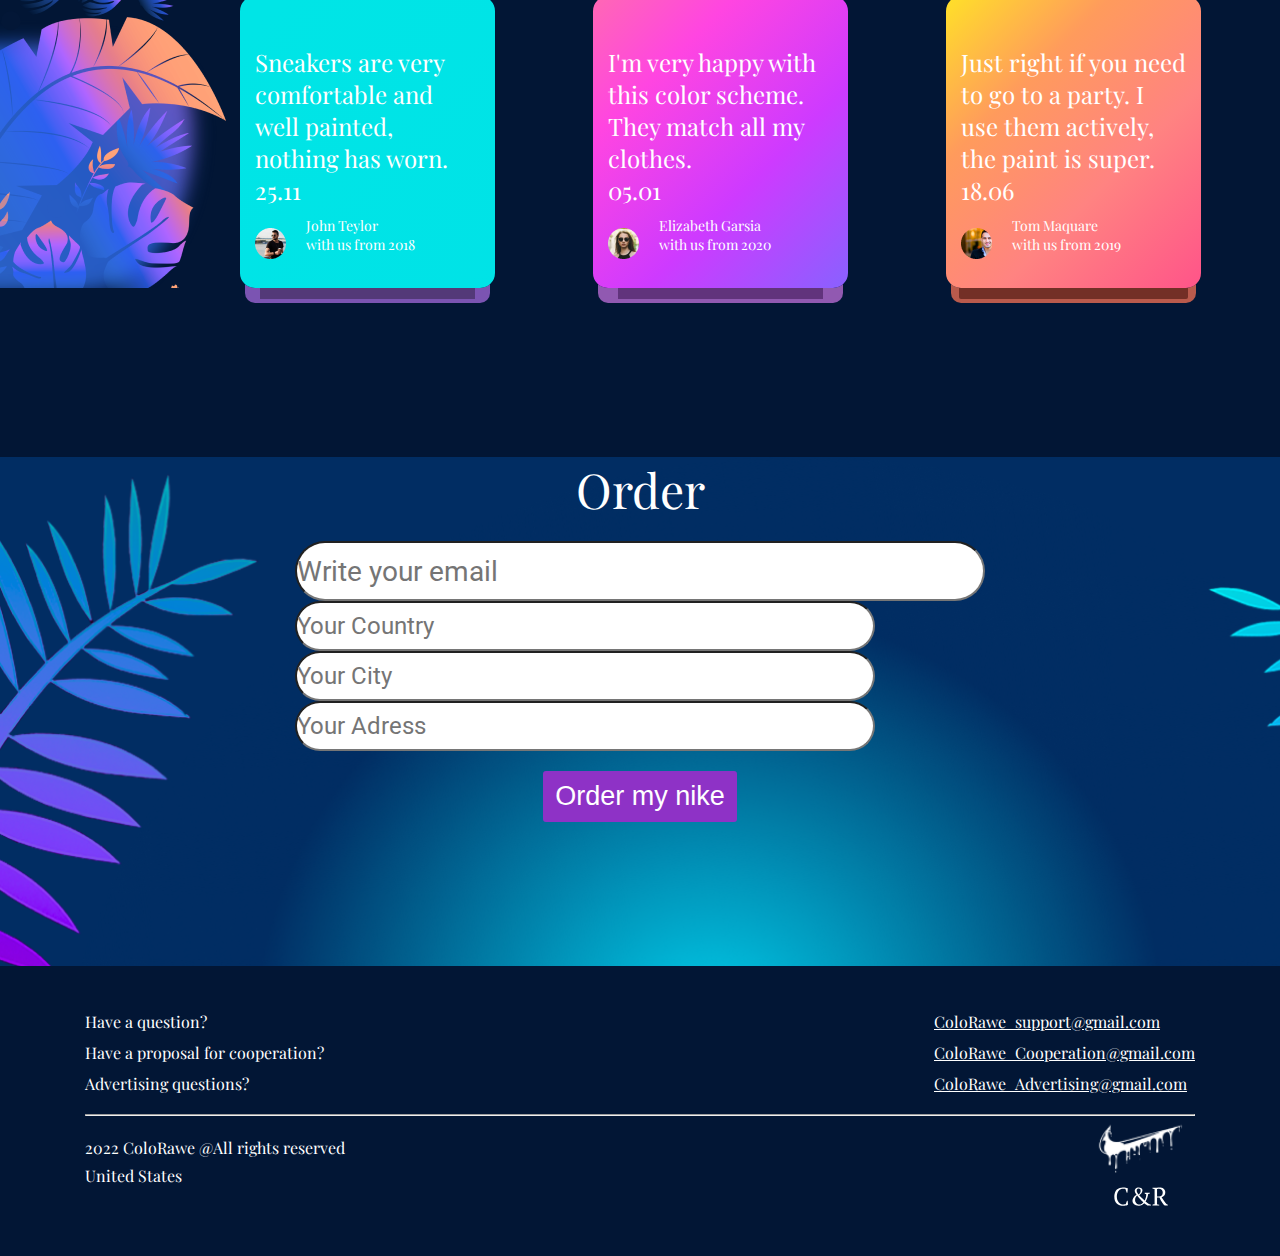
==== commit 9f61e517: "project" ====
--- a/index.html
+++ b/index.html
@@ -66,13 +66,13 @@
         </div>
       </section>
       <section class="reviews">
+        <div class="reviews-section">
         <div class="rewiews-container">
           <h3 class="reviews-text">Reviews</h3>
           <div class="review-cards">
             <div class="review-card">
               <p>
-                Sneakers are very comfortable and well painted, nothing has worn
-                off in a year.
+                Sneakers are very comfortable and well painted, nothing has worn.
               </p>
               <span class="reviews-data"> 25.11 </span>
               <div class="user">
@@ -119,6 +119,7 @@
             </div>
           </div>
         </div>
+      </div>
       </section>
       <section class="order-section">
         <div class="select">
--- a/src/css/header.css
+++ b/src/css/header.css
@@ -6,6 +6,12 @@
 font-size: 24px;
 font-weight: 400;
 align-items: center;
+}
+.header-conteiner::before{
+  background-image: url(/src/images/logo.png),url(/src/images/С&R.svg);
+  width: 160px;
+height: 120px;
+flex-shrink: 0;
 }
 .header-conteiner {
     width: 1110px;
@@ -16,9 +22,7 @@
 display: flex;
 align-items: center;
 gap: 5px;
-
 font-size: 24px;
-
 font-weight: 300;
 }
 .header-nav-language::before {
@@ -40,17 +44,16 @@
 }
 .bakground {
     background-image: url(/src/images/fon-header.png);
-    background-repeat: no-repeat;
-    background-size: cover;
-    width: 1440px;
-    height: 858px;
-    flex-shrink: 0;
-    padding-top: 95px;
-    padding-bottom: 18px;
+   background-repeat: no-repeat;
+   background-size: cover;
+   height: 858px;
+ padding-top: 95px;
+ padding-bottom: 18px;
 }
   .bakground_conteiner {
     width: 1007px;
-    margin: 0 auto;
+    height: 93px;
+margin: 0 auto;
   }
   .bakground_conteiner::before {
     background-image: url(/src/images/logo.png);
--- a/src/css/main.css
+++ b/src/css/main.css
@@ -29,12 +29,18 @@
 /*Reviews*/
 .rewiews-container {
   display: flex;
-  stroke-width: 5px;
+  background-repeat: no-repeat;
   max-width: 1200px;
   margin: 0 auto;
   justify-content: center;
-  padding: 25px 50px;
+  gap: 25px;
   flex-direction: column;
+}
+.flowers {
+  display: inline;
+  background-repeat: no-repeat;
+padding-bottom: 245px;
+padding-top: 0 auto;
 }
 .reviews-text {
   color: #fff;
@@ -65,34 +71,43 @@
 background: linear-gradient(135deg, #FFE128 0%, #FF9B5C 30.21%, #FF8381 63.29%, #FF5489 100%);
 box-shadow: 0px 0px 30px -13px #732F26, 0px 14px 0px -5px #B95A4C;
 }
-.reviews-data {
-  display: block;
-}
 .review-card{
   width: 255px;
   height: 292px;
-  flex-shrink: 0;
-font-family: Roboto;
-display: flex;
-text-align: center;
-font-size: 24px;
-justify-content: space-between;
+font-size: 24px;
 align-items: center;
+padding: 50px 15px 30px;
 }
 .reviews {
   background: #021635;
+  margin: 0 auto;
+  background-repeat: no-repeat;
+  width: 1440px;
+  height: 550px;
+  flex-shrink: 0;
+}
+.reviews-section {
+  display: flex;
+  background-position: left;
   background-image: url(/src/images/flowers.png);
   background-repeat: no-repeat;
-  width: 1440px;
-  height: 520px;
-  flex-shrink: 0;
-}
+}
+.user{
+  display: flex;
+  align-items: center;
+  font-size: 14px;
+  gap: 5px;
+}
+.user-info {
+  padding: 10px 15px 30px;
+}
+ 
 .review-card:nth-child(1) {
   display: inline-block;
   color: #fff;
   border-radius: 15px;
   background: linear-gradient(135deg, #00E5E6 7.29%,#00A8F7 2626.04%,#9A76F9 63.50%,#CC5EC2 100% );
- box-shadow:  0px 30px 0px -13px #533978, 0px 14px 0px -5px #7B54B2;
+ box-shadow:  0px 31px 0px -20px #533978, 0px 20px 0px -5px #7B54B2;
 
 }
 .review-card:nth-child(2) {
@@ -100,36 +115,42 @@
   color: #fff;
   border-radius: 15px;
 background: linear-gradient(135deg, #FF68B4 0%, #FF45E1 26.04%, #CE3AFF 62.84%, #8961FF 100%);
-box-shadow: 0px 50px 0px -25px #61337C, 0px 14px 0px -5px #9159B1;
+box-shadow: 0px 36px 0px -25px #61337C, 0px 20px 0px -5px #9159B1;
 }
 .review-card:nth-child(3) {
   display: inline-block;
   color: #fff;
   border-radius: 15px;
 background: linear-gradient(135deg, #FFE128 0%, #FF9B5C 30.21%, #FF8381 63.29%, #FF5489 100%);
-box-shadow: 0px 30px 0px -13px #732F26, 0px 14px 0px -5px #B95A4C;
+box-shadow: 0px 24px 0px -13px #732F26, 0px 20px 0px -5px #B95A4C;
 }
 .review-cards{
-  width: 255px;
-  height: 292px;
-  flex-shrink: 0;
-font-family: Roboto;
-gap: 147px;
 display: flex;
-text-align: center;
-font-size: 24px;
+font-size: 24px;
+gap: 98px;
 justify-content: space-between;
-align-items: center;
 }
 .h1 h3 {
   border: solid #fff;
 }
+.order-conteiner{
+  display: flexbox;
+  background-size: cover;
+  gap: 19px;
+}
 .order-section {
   background-image: url(/src/images/fon.png);
-max-width: 1400;
-width: 1440px;
-height: 509px;
-flex-shrink: 0;
+  background-repeat: no-repeat;
+  height: 509px;
+  max-width: 1400;
+margin: 0 auto;
+}
+.select {
+  display: flex;
+  flex-direction: column;
+  gap: 20px;
+  justify-content: space-between;
+  align-items: center;
 }
 .order-my-nike {
   color: #fff;
@@ -153,6 +174,7 @@
 }
 .email {
   display: flex;
+  gap: 60px;
   width: 690px;
   height: 60px;
   color: #959595;
@@ -167,6 +189,19 @@
 }
 .contry {
   display: flex;
+  gap: 60px;
+  width: 580px;
+  height: 50px;
+  flex-shrink: 0;
+  color: #959595;
+font-family: Roboto;
+font-size: 24px;
+font-weight: 400;
+  border-radius: 50px;
+}
+.city {
+  display: flex;
+  gap: 60px;
   width: 580px;
   height: 50px;
   flex-shrink: 0;
@@ -179,8 +214,9 @@
   border-radius: 50px;
 background: #FFF;
 }
-.city {
-  display: flex;
+.adress {
+  display: flex;
+  gap: 60px;
   width: 580px;
   height: 50px;
   flex-shrink: 0;
@@ -193,17 +229,3 @@
   border-radius: 50px;
 background: #FFF;
 }
-.adress {
-  display: flex;
-  width: 580px;
-  height: 50px;
-  flex-shrink: 0;
-  color: #959595;
-font-family: Roboto;
-font-size: 24px;
-font-style: normal;
-font-weight: 400;
-line-height: normal;
-  border-radius: 50px;
-background: #FFF;
-}
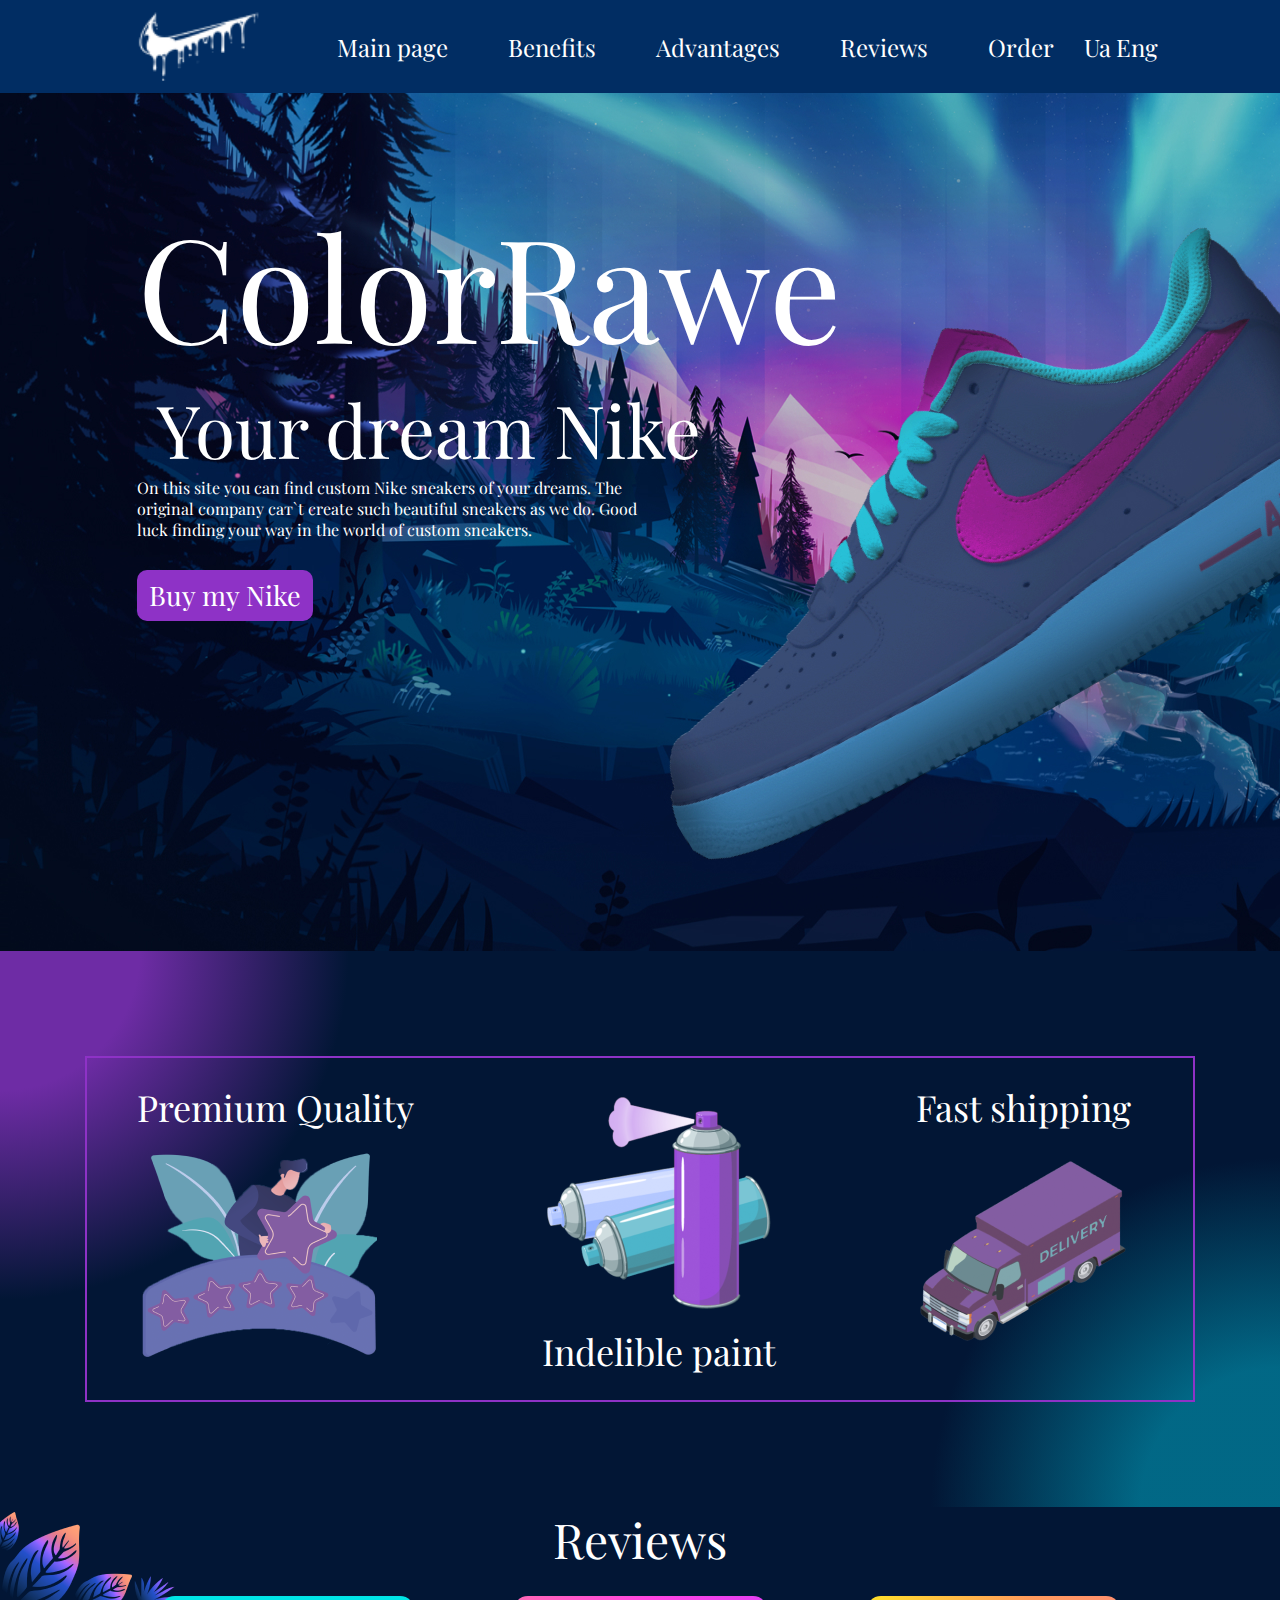
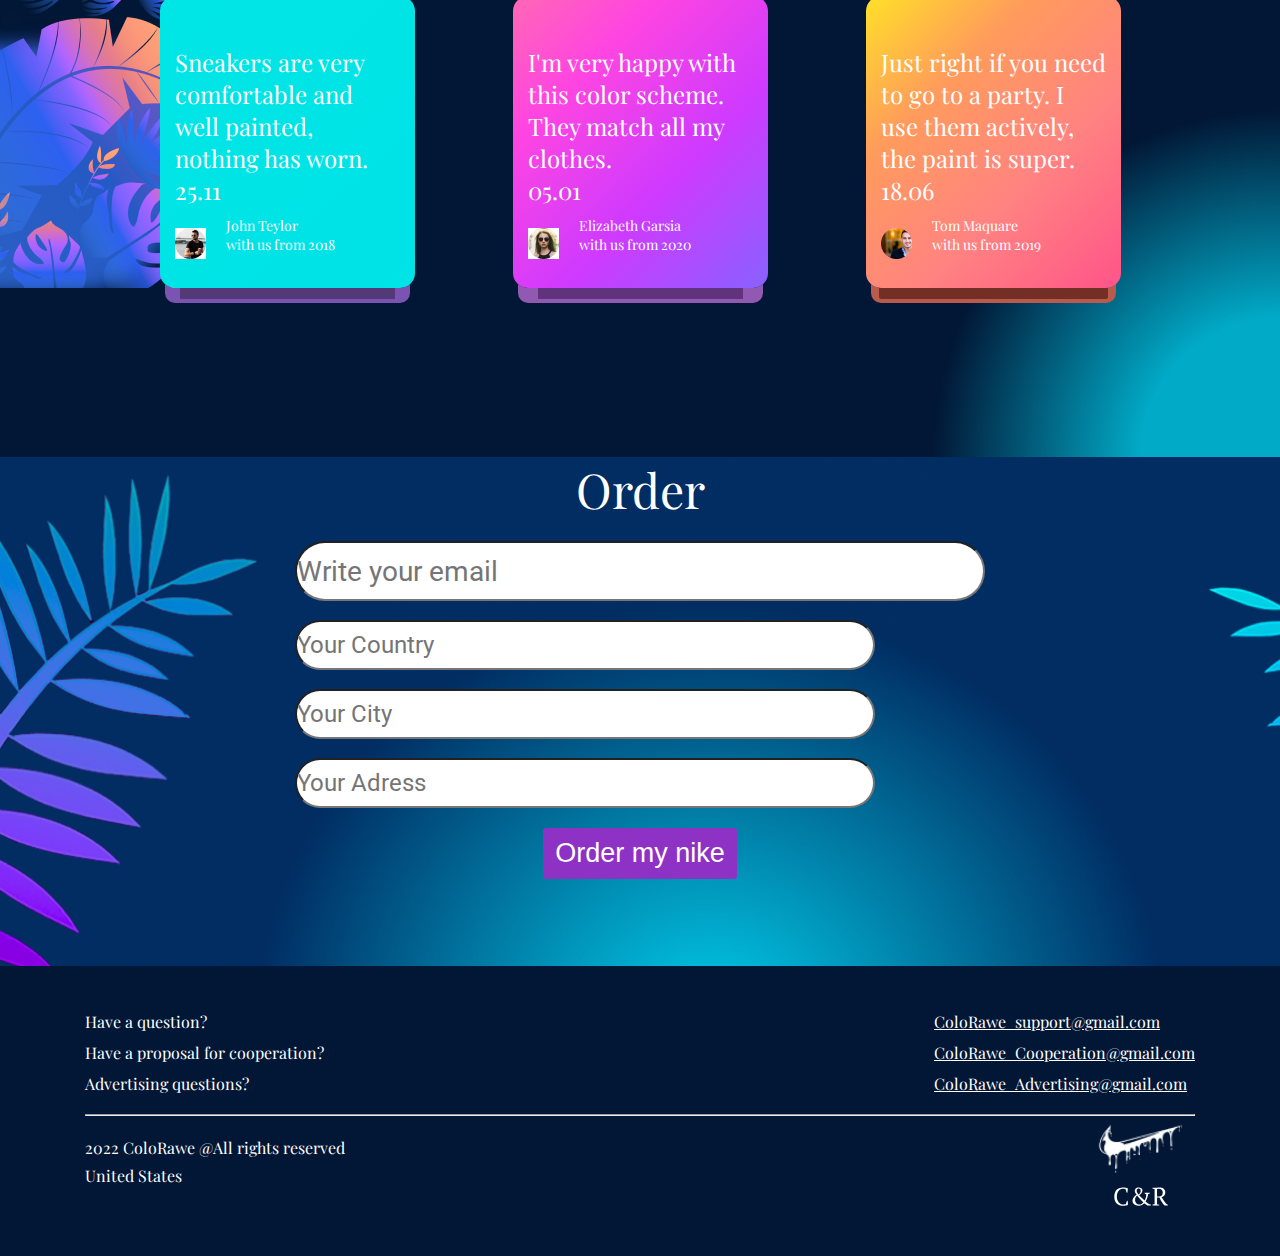
==== commit a3014c7b: "finish" ====
--- a/index.html
+++ b/index.html
@@ -42,9 +42,9 @@
           <h1 class="colorawe">ColorRawe</h1>
           <h2 class="dream">Your dream Nike</h2>
           <p class="header-p">
-          On this site you can find custom Nike sneakers of your dreams.</br>
-          The original company caт`t create such beautiful sneakers as we do.</br>
-          Good luck finding your way in the world of custom sneakers.</br>
+          On this site you can find custom Nike sneakers of your dreams.
+          The original company caт`t create such beautiful sneakers as we do.
+          Good luck finding your way in the world of custom sneakers.
           </p>
           <a class="buy" href="#">Buy my Nike</a>
         </div>
@@ -77,7 +77,7 @@
               <span class="reviews-data"> 25.11 </span>
               <div class="user">
                 <div class="user-pfoto">
-                  <img src="/src/images/1.png" alt="Reviews-photo"/>
+                  <img src="/src/images/1.jpg" alt="Reviews-photo"/>
                 </div>
                 <div class="user-info">
                   <h4>John Teylor</h4>
@@ -93,7 +93,7 @@
               <span class="reviews-data"> 05.01 </span>
               <div class="user">
                 <div class="user-pfoto">
-                  <img src="/src/images/2.png" alt="Reviews-photo"/>
+                  <img src="/src/images/2.jpg" alt="Reviews-photo"/>
                 </div>
                 <div class="user-info">
                   <h4>Elizabeth Garsia</h4>
@@ -109,7 +109,7 @@
               <span class="reviews-data"> 18.06 </span>
               <div class="user">
                 <div class="user-pfoto">
-                  <img src="/src/images/3.png" alt="Reviews-photo"/>
+                  <img src="/src/images/3.jpg" alt="Reviews-photo"/>
                 </div>
                 <div class="user-info">
                   <h4>Tom Maquare</h4>
@@ -124,14 +124,14 @@
       <section class="order-section">
         <div class="select">
           <h2 class="title-order">Order</h2>
-          <div class="order-conteiner">
+          <form class="order-conteiner">
             <input class="email" type="email" placeholder="Write your email"/>
-            <input class="contry" type="contry" placeholder="Your Country"/>
-            <input class="city" type="city" placeholder="Your City"/>
-            <input class="adress" type="adress" placeholder="Your Adress"/>
-          </div>
+            <input class="contry" type="text" placeholder="Your Country"/>
+            <input class="city" type="text" placeholder="Your City"/>
+            <input class="adress" type="text" placeholder="Your Adress"/>
+          </form>
 
-          <a href=""><button class="order-my-nike">Order my nike</button></a>
+          <button class="order-my-nike">Order my nike</button>
         </div>
       </section>
     </main>
--- a/src/css/header.css
+++ b/src/css/header.css
@@ -39,11 +39,10 @@
 }
 /*header-2*/
 .header-p {
-    display: flex;
-    color: #FFF;
+    max-width: 510px;
 }
 .bakground {
-    background-image: url(/src/images/fon-header.png);
+    background-image: url(/src/images/fon-header.jpg);
    background-repeat: no-repeat;
    background-size: cover;
    height: 858px;
@@ -57,7 +56,7 @@
   }
   .bakground_conteiner::before {
     background-image: url(/src/images/logo.png);
-  background-image: url(/src/images/С&R.svg);
+  background-image: url(/src/images/c&r.svg);
   }
   .p {
     color: #fff;
@@ -90,7 +89,7 @@
 .buy {
     color: #fff;
     display: inline-block;
-    border-radius: 3px;
+    border-radius: 10px;
   padding: 12px;
   margin-top: 30px;
   text-decoration: none;
--- a/src/css/main.css
+++ b/src/css/main.css
@@ -2,7 +2,7 @@
 .advantages {
   background: #021635;
   padding: 105px 0;
-  box-shadow: radial-gradient(at 0% 30% purple 10px,purple 40%);
+  background: radial-gradient(circle at left top,rgb(110, 44, 165) 10%,#02163572 25%),radial-gradient(circle at right bottom,rgb(1, 170, 199) 10%,#021635 25%);
 }
 .advantages-conteiner {
   max-width: 1110px;
@@ -39,8 +39,7 @@
 .flowers {
   display: inline;
   background-repeat: no-repeat;
-padding-bottom: 245px;
-padding-top: 0 auto;
+background-position: left bottom;
 }
 .reviews-text {
   color: #fff;
@@ -80,11 +79,12 @@
 }
 .reviews {
   background: #021635;
+  background: radial-gradient(circle at right bottom,rgb(1, 170, 199) 10%,#021635 25%);
   margin: 0 auto;
   background-repeat: no-repeat;
-  width: 1440px;
+
   height: 550px;
-  flex-shrink: 0;
+
 }
 .reviews-section {
   display: flex;
@@ -130,6 +130,7 @@
 gap: 98px;
 justify-content: space-between;
 }
+/*order*/
 .h1 h3 {
   border: solid #fff;
 }
@@ -140,9 +141,7 @@
 }
 .order-section {
   background-image: url(/src/images/fon.png);
-  background-repeat: no-repeat;
   height: 509px;
-  max-width: 1400;
 margin: 0 auto;
 }
 .select {
@@ -216,6 +215,8 @@
 }
 .adress {
   display: flex;
+  align-items: center;
+  justify-content: center;
   gap: 60px;
   width: 580px;
   height: 50px;
@@ -229,3 +230,10 @@
   border-radius: 50px;
 background: #FFF;
 }
+.order-conteiner {
+  display: flex;
+  display: flexbox;
+  flex-direction: column;
+  gap: 19px;
+
+}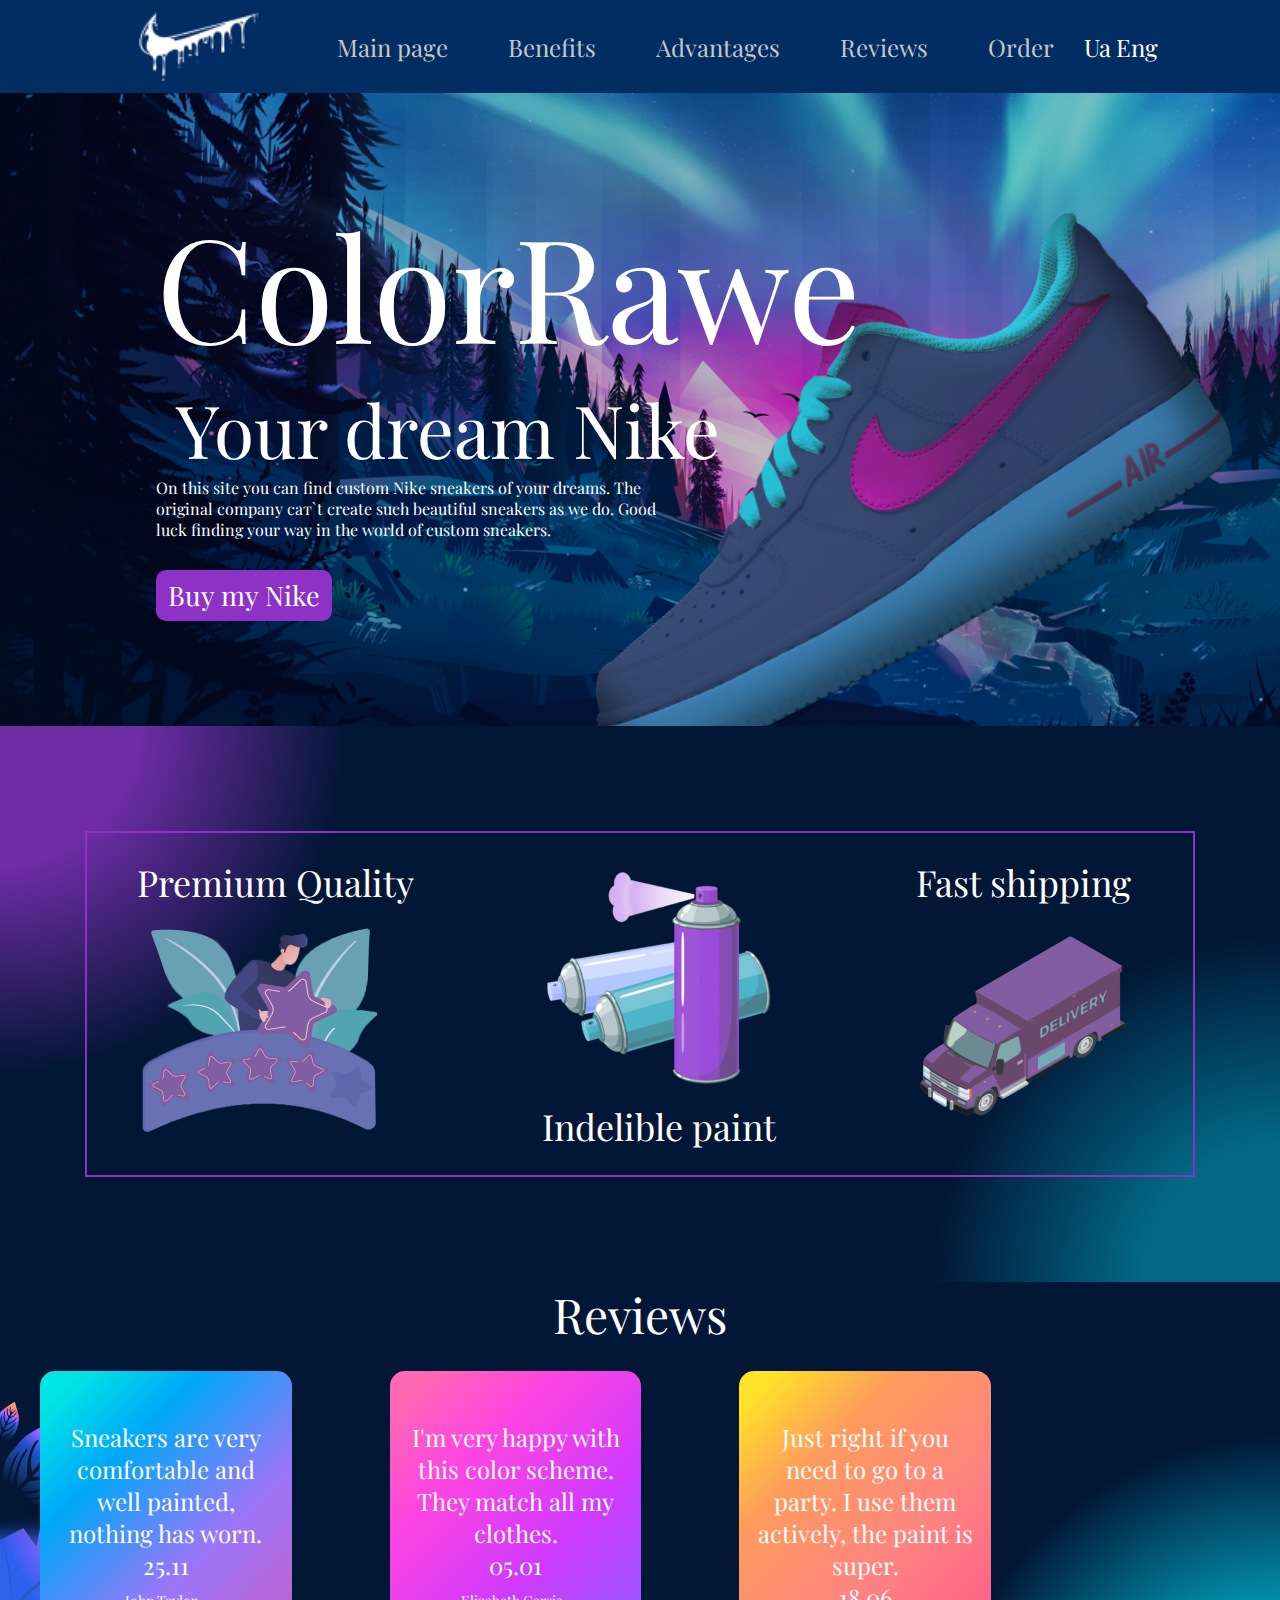
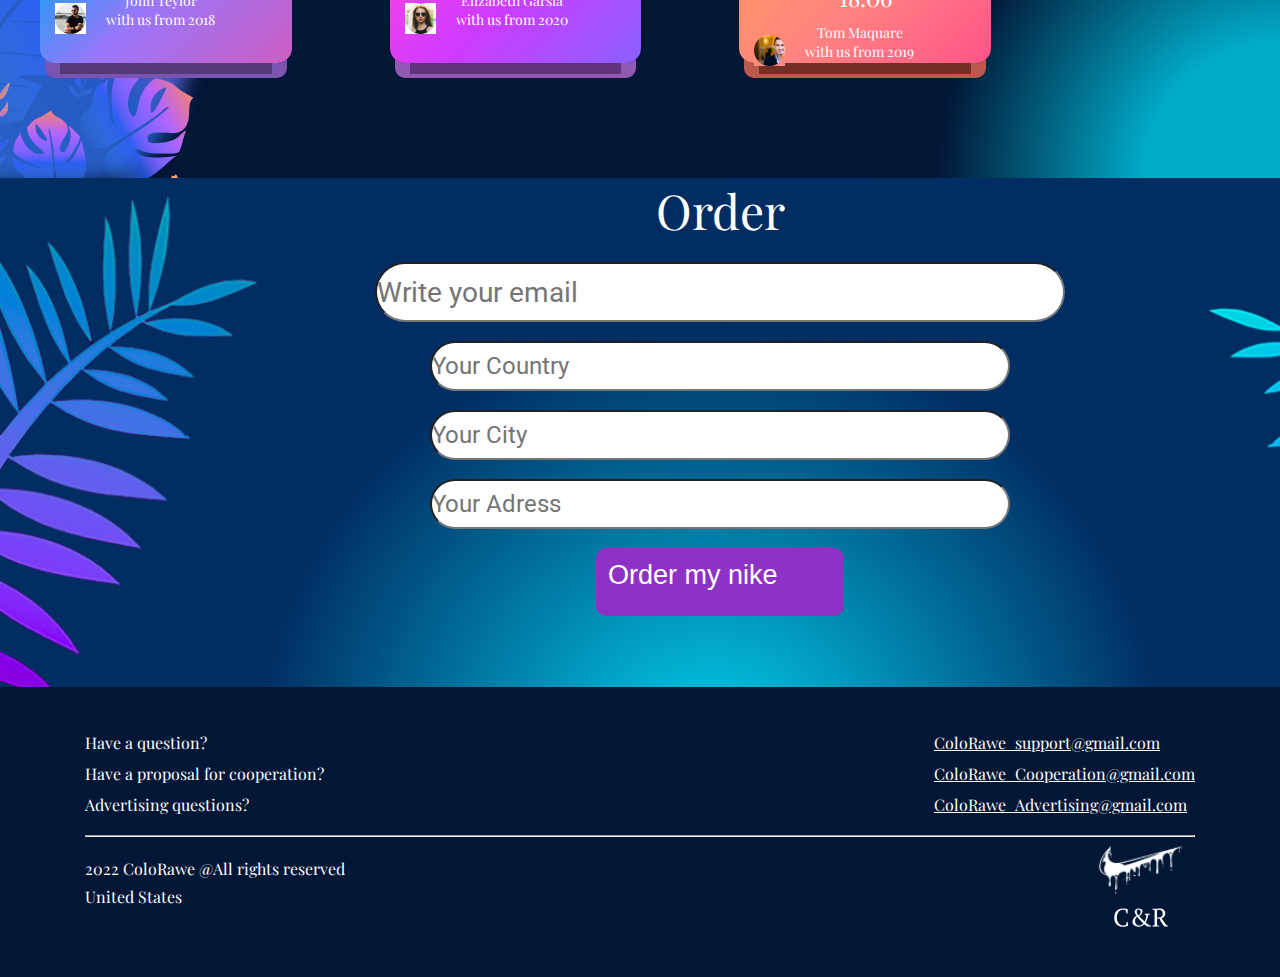
==== commit d34c0e1d: "project" ====
--- a/index.html
+++ b/index.html
@@ -34,6 +34,7 @@
           <li class="language">Ua</li>
           <li class="language">Eng</li>
         </ul>
+      </ul>
       </div>
     </header>
     <main>
@@ -66,7 +67,6 @@
         </div>
       </section>
       <section class="reviews">
-        <div class="reviews-section">
         <div class="rewiews-container">
           <h3 class="reviews-text">Reviews</h3>
           <div class="review-cards">
@@ -119,7 +119,6 @@
             </div>
           </div>
         </div>
-      </div>
       </section>
       <section class="order-section">
         <div class="select">
@@ -129,9 +128,8 @@
             <input class="contry" type="text" placeholder="Your Country"/>
             <input class="city" type="text" placeholder="Your City"/>
             <input class="adress" type="text" placeholder="Your Adress"/>
+          <button class="order-my-nike">Order my nike</button>
           </form>
-
-          <button class="order-my-nike">Order my nike</button>
         </div>
       </section>
     </main>
--- a/src/css/header.css
+++ b/src/css/header.css
@@ -1,6 +1,7 @@
 /*header-nav*/
 .header-nav-list{
 display: flex;
+color:#C7C7C7 ;
 list-style: none;
 gap: 60px;
 font-size: 24px;
@@ -45,14 +46,15 @@
     background-image: url(/src/images/fon-header.jpg);
    background-repeat: no-repeat;
    background-size: cover;
-   height: 858px;
+   max-height: 858px;
  padding-top: 95px;
  padding-bottom: 18px;
 }
   .bakground_conteiner {
-    width: 1007px;
-    height: 93px;
+    width: 1440px;
+height: 520px;
 margin: 0 auto;
+padding-left: 156px;
   }
   .bakground_conteiner::before {
     background-image: url(/src/images/logo.png);
--- a/src/css/main.css
+++ b/src/css/main.css
@@ -35,11 +35,7 @@
   justify-content: center;
   gap: 25px;
   flex-direction: column;
-}
-.flowers {
-  display: inline;
-  background-repeat: no-repeat;
-background-position: left bottom;
+
 }
 .reviews-text {
   color: #fff;
@@ -48,29 +44,8 @@
   font-size: 48px;
   font-weight: 400;
 }
-.review-card:nth-child(1) {
-  display: inline-block;
-  color: #fff;
-  border-radius: 15px;
-  background: linear-gradient(135deg, #00E5E6 7.29%,#00A8F7 2626.04%,#9A76F9 63.50%,#CC5EC2 100% );
- box-shadow:  0px 0px 30px -13px #533978, 0px 14px 0px -5px #7B54B2;
-
-}
-.review-card:nth-child(2) {
-  display: inline-block;
-  color: #fff;
-  border-radius: 15px;
-background: linear-gradient(135deg, #FF68B4 0%, #FF45E1 26.04%, #CE3AFF 62.84%, #8961FF 100%);
-box-shadow: 0px 0px 30px -13px #61337C, 0px 14px 0px -5px #9159B1;
-}
-.review-card:nth-child(3) {
-  display: inline-block;
-  color: #fff;
-  border-radius: 15px;
-background: linear-gradient(135deg, #FFE128 0%, #FF9B5C 30.21%, #FF8381 63.29%, #FF5489 100%);
-box-shadow: 0px 0px 30px -13px #732F26, 0px 14px 0px -5px #B95A4C;
-}
 .review-card{
+  color: #c7c7c7;
   width: 255px;
   height: 292px;
 font-size: 24px;
@@ -78,19 +53,12 @@
 padding: 50px 15px 30px;
 }
 .reviews {
-  background: #021635;
-  background: radial-gradient(circle at right bottom,rgb(1, 170, 199) 10%,#021635 25%);
-  margin: 0 auto;
-  background-repeat: no-repeat;
-
-  height: 550px;
-
-}
-.reviews-section {
-  display: flex;
-  background-position: left;
-  background-image: url(/src/images/flowers.png);
-  background-repeat: no-repeat;
+  background-color: #021635;
+  background: url(/src/images/flowers.png),
+  radial-gradient(circle at right bottom,rgb(1, 170, 199) 10%,#021635 25%);
+background-repeat: no-repeat;
+background-position: left bottom;
+padding-bottom: 115px;
 }
 .user{
   display: flex;
@@ -106,7 +74,7 @@
   display: inline-block;
   color: #fff;
   border-radius: 15px;
-  background: linear-gradient(135deg, #00E5E6 7.29%,#00A8F7 2626.04%,#9A76F9 63.50%,#CC5EC2 100% );
+  background: linear-gradient(135deg, #00E5E6 7.29%,#00A8F7 30.04%,#9A76F9 63.29%,#CC5EC2 100% );
  box-shadow:  0px 31px 0px -20px #533978, 0px 20px 0px -5px #7B54B2;
 
 }
@@ -114,35 +82,44 @@
   display: inline-block;
   color: #fff;
   border-radius: 15px;
-background: linear-gradient(135deg, #FF68B4 0%, #FF45E1 26.04%, #CE3AFF 62.84%, #8961FF 100%);
-box-shadow: 0px 36px 0px -25px #61337C, 0px 20px 0px -5px #9159B1;
+background: linear-gradient(135deg, #FF68B4 7.29%, #FF45E1 30.04%, #CE3AFF 63.29%, #8961FF 100%);
+box-shadow: 0px 31px 0px -20px #61337C, 0px 20px 0px -5px #9159B1;
 }
 .review-card:nth-child(3) {
   display: inline-block;
   color: #fff;
   border-radius: 15px;
-background: linear-gradient(135deg, #FFE128 0%, #FF9B5C 30.21%, #FF8381 63.29%, #FF5489 100%);
-box-shadow: 0px 24px 0px -13px #732F26, 0px 20px 0px -5px #B95A4C;
+background: linear-gradient(135deg, #FFE128 7.29%, #FF9B5C 30.04%, #FF8381 63.29%, #FF5489 100%);
+box-shadow: 0px 31px 0px -20px #732F26, 0px 20px 0px -5px #B95A4C;
+}
+.review-card:hover{
+color: #fff;
 }
 .review-cards{
 display: flex;
 font-size: 24px;
 gap: 98px;
-justify-content: space-between;
+text-align: center;
+background-size: cover;
+width: 951px;
+height: 292px;
 }
 /*order*/
 .h1 h3 {
   border: solid #fff;
+  background-size: cover;
 }
 .order-conteiner{
   display: flexbox;
   background-size: cover;
   gap: 19px;
+  align-items: center;
 }
 .order-section {
   background-image: url(/src/images/fon.png);
+  width: 1440px;
   height: 509px;
-margin: 0 auto;
+  background-size: cover;
 }
 .select {
   display: flex;
@@ -152,15 +129,16 @@
   align-items: center;
 }
 .order-my-nike {
-  color: #fff;
-  border-radius: 3px;
+  display: flex;
+  text-align: center;
+  color: #fff;
+  border-radius: 10px;
   padding: 12px;
-  text-decoration: none;
   border: none;
   font-size: 27px;
-  line-height: 1;
-  font-weight: 100px;
   background: #8e32c6;
+  width: 248px;
+height: 68px;
 }
 .title-order {
   color: #fff;
--- a/src/css/footer.css
+++ b/src/css/footer.css
@@ -24,7 +24,7 @@
     content: "";
     width: 108px;
 height: 90px;
-background-image: url(/src/images/logo.png),url(/src/images/С&R.svg);
+background-image: url(/src/images/logo.png),url(/src/images/c&r.svg);
 background-repeat: no-repeat;
 background-position: center top,center bottom;
 background-size: 100%,50%;
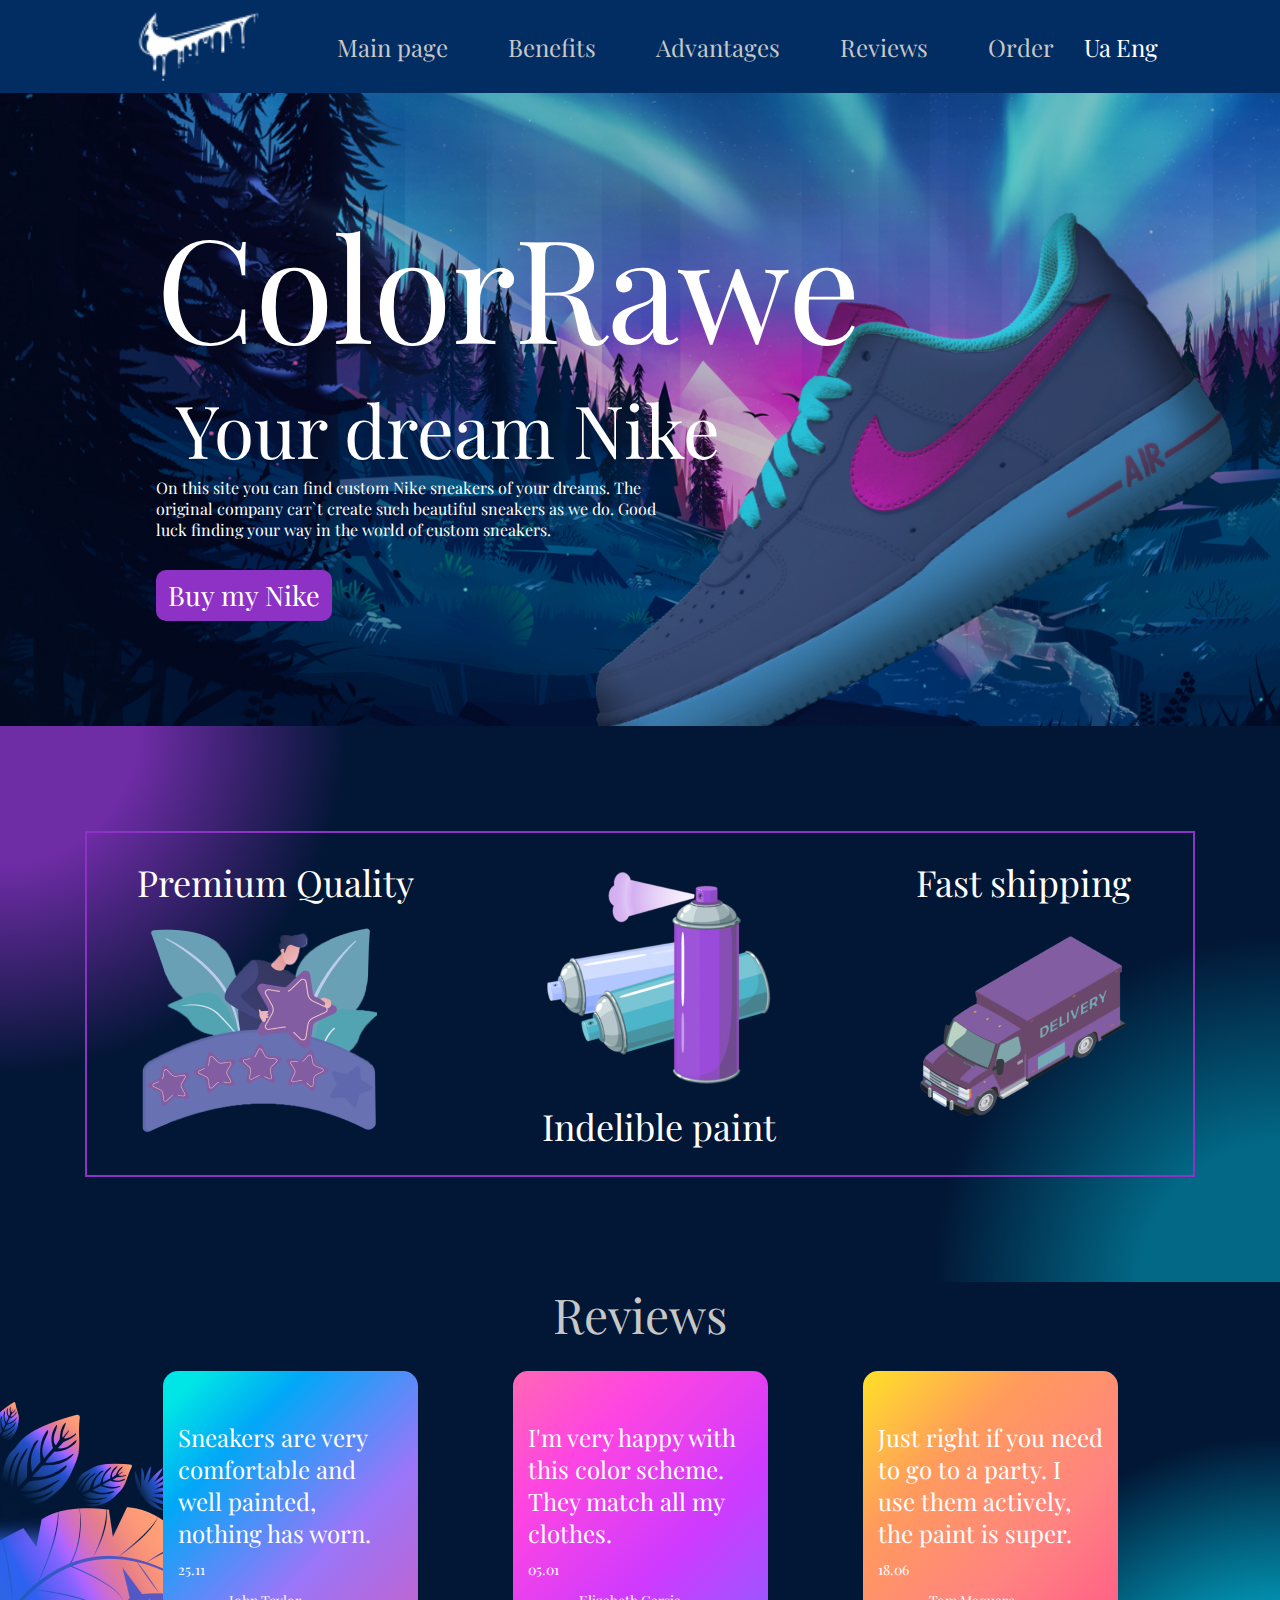
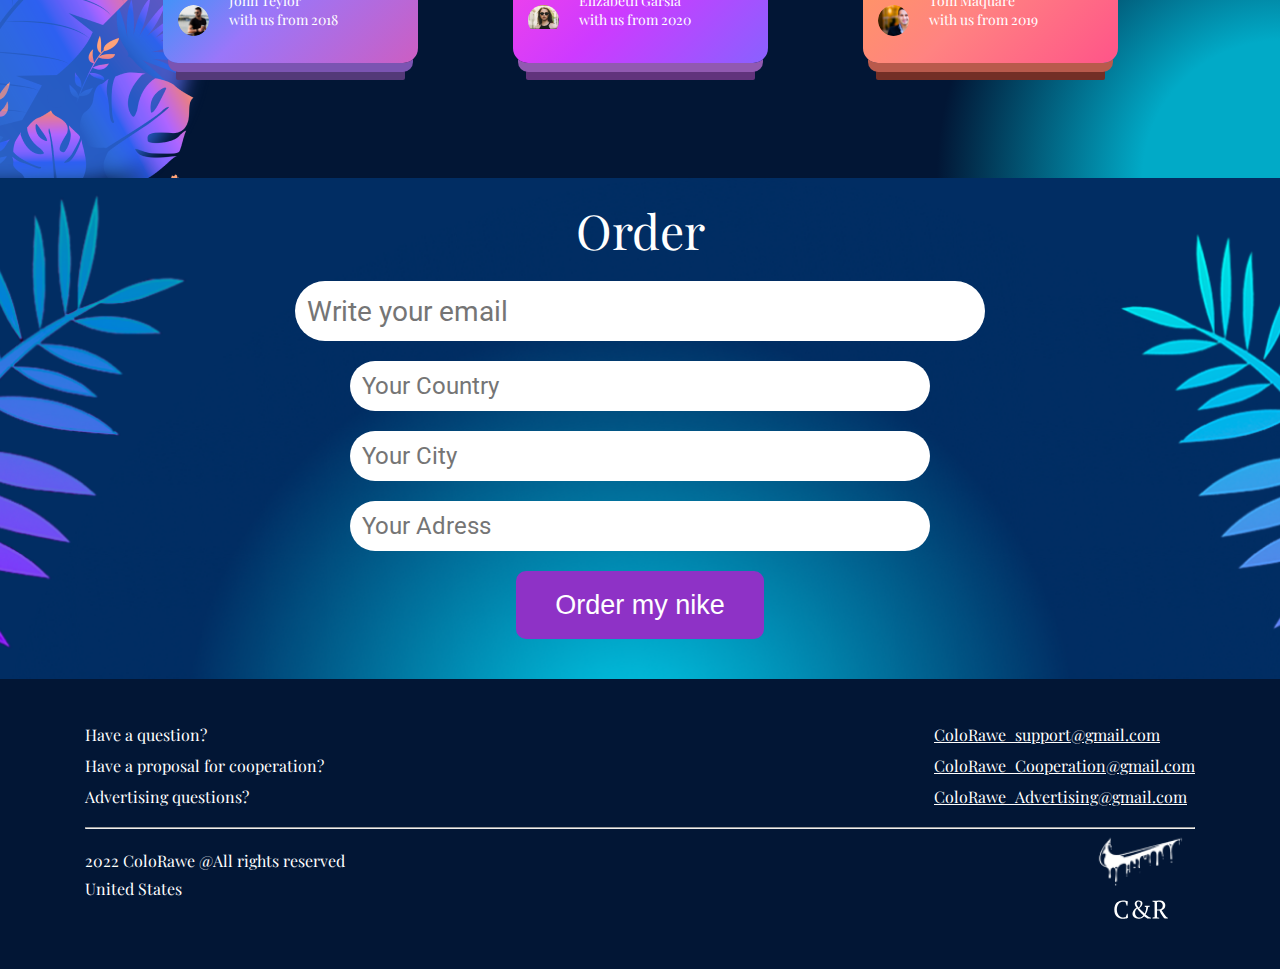
==== commit a24cf029: "project" ====
--- a/index.html
+++ b/index.html
@@ -34,7 +34,6 @@
           <li class="language">Ua</li>
           <li class="language">Eng</li>
         </ul>
-      </ul>
       </div>
     </header>
     <main>
@@ -77,7 +76,7 @@
               <span class="reviews-data"> 25.11 </span>
               <div class="user">
                 <div class="user-pfoto">
-                  <img src="/src/images/1.jpg" alt="Reviews-photo"/>
+                  <img src="/src/images/01.png" alt="Reviews-photo"/>
                 </div>
                 <div class="user-info">
                   <h4>John Teylor</h4>
@@ -93,7 +92,7 @@
               <span class="reviews-data"> 05.01 </span>
               <div class="user">
                 <div class="user-pfoto">
-                  <img src="/src/images/2.jpg" alt="Reviews-photo"/>
+                  <img src="/src/images/02.png" alt="Reviews-photo"/>
                 </div>
                 <div class="user-info">
                   <h4>Elizabeth Garsia</h4>
@@ -109,7 +108,7 @@
               <span class="reviews-data"> 18.06 </span>
               <div class="user">
                 <div class="user-pfoto">
-                  <img src="/src/images/3.jpg" alt="Reviews-photo"/>
+                  <img src="/src/images/03.png" alt="Reviews-photo"/>
                 </div>
                 <div class="user-info">
                   <h4>Tom Maquare</h4>
@@ -121,9 +120,9 @@
         </div>
       </section>
       <section class="order-section">
-        <div class="select">
+        <div class="order-conteiner">
           <h2 class="title-order">Order</h2>
-          <form class="order-conteiner">
+          <form class="order-form">
             <input class="email" type="email" placeholder="Write your email"/>
             <input class="contry" type="text" placeholder="Your Country"/>
             <input class="city" type="text" placeholder="Your City"/>
--- a/src/css/main.css
+++ b/src/css/main.css
@@ -30,7 +30,7 @@
 .rewiews-container {
   display: flex;
   background-repeat: no-repeat;
-  max-width: 1200px;
+  max-width: 955px;
   margin: 0 auto;
   justify-content: center;
   gap: 25px;
@@ -38,7 +38,7 @@
 
 }
 .reviews-text {
-  color: #fff;
+  color: #c7c7c7;
   text-align: center;
   font-family: Playfair Display;
   font-size: 48px;
@@ -49,8 +49,8 @@
   width: 255px;
   height: 292px;
 font-size: 24px;
-align-items: center;
 padding: 50px 15px 30px;
+background-size: cover;
 }
 .reviews {
   background-color: #021635;
@@ -65,72 +65,87 @@
   align-items: center;
   font-size: 14px;
   gap: 5px;
+  background-position: left;
+}
+.user-pfoto {
+  width: 31px;
+  height: 31px;
+  border-radius: 50%;
+  overflow: hidden;
+  object-fit: cover;
+  object-position: center center;
+  
+}
+.user-pfoto img{
+width: 100%;
+}
+.reviews-data{
+  background-position: left;
+  font-size: 14px;
 }
 .user-info {
   padding: 10px 15px 30px;
+  background-position: left;
 }
  
 .review-card:nth-child(1) {
   display: inline-block;
   color: #fff;
   border-radius: 15px;
-  background: linear-gradient(135deg, #00E5E6 7.29%,#00A8F7 30.04%,#9A76F9 63.29%,#CC5EC2 100% );
- box-shadow:  0px 31px 0px -20px #533978, 0px 20px 0px -5px #7B54B2;
-
+  background: linear-gradient(135deg, #00E5E6 7.29%, #00A8F7 26.04%, #9A76F9 62.50%, #CC5EC2 100%);
+  box-shadow: 0px 14px 0px -5px #7B54B2,0px 30px 0px -13px #533978;
 }
 .review-card:nth-child(2) {
   display: inline-block;
   color: #fff;
   border-radius: 15px;
-background: linear-gradient(135deg, #FF68B4 7.29%, #FF45E1 30.04%, #CE3AFF 63.29%, #8961FF 100%);
-box-shadow: 0px 31px 0px -20px #61337C, 0px 20px 0px -5px #9159B1;
+  background: linear-gradient(135deg, #FF68B4 0%, #FF45E1 26.04%, #CE3AFF 62.84%, #8961FF 100%);
+  box-shadow:  0px 14px 0px -5px #9159B1,0px 30px 0px -13px #61337C;
 }
 .review-card:nth-child(3) {
   display: inline-block;
   color: #fff;
   border-radius: 15px;
-background: linear-gradient(135deg, #FFE128 7.29%, #FF9B5C 30.04%, #FF8381 63.29%, #FF5489 100%);
-box-shadow: 0px 31px 0px -20px #732F26, 0px 20px 0px -5px #B95A4C;
+  background: linear-gradient(135deg, #FFE128 0%, #FF9B5C 30.21%, #FF8381 63.29%, #FF5489 100%);
+  box-shadow: 0px 14px 0px -5px #B95A4C,0px 30px 0px -13px #732F26;
 }
 .review-card:hover{
 color: #fff;
 }
 .review-cards{
 display: flex;
-font-size: 24px;
-gap: 98px;
-text-align: center;
-background-size: cover;
-width: 951px;
-height: 292px;
+justify-content: space-between;
 }
 /*order*/
-.h1 h3 {
-  border: solid #fff;
-  background-size: cover;
-}
 .order-conteiner{
-  display: flexbox;
-  background-size: cover;
-  gap: 19px;
-  align-items: center;
+  max-width: 690px;
+  margin: 0 auto;
+  display: flex;
+  flex-direction: column;
+  align-items: center;
+  gap: 35px;
 }
 .order-section {
   background-image: url(/src/images/fon.png);
-  width: 1440px;
-  height: 509px;
   background-size: cover;
-}
-.select {
-  display: flex;
-  flex-direction: column;
+  padding: 20px 0 40px;
+  background-repeat: no-repeat;
+  background-position: center;
+}
+.order-form{
+  display: flex;
   gap: 20px;
-  justify-content: space-between;
-  align-items: center;
+  width: 100%;
+  flex-direction: column;
+  align-items: center;
+}
+.order-form > input{
+padding: 12px ;
 }
 .order-my-nike {
   display: flex;
-  text-align: center;
+  justify-content: center;
+  align-items: center;
   color: #fff;
   border-radius: 10px;
   padding: 12px;
@@ -210,7 +225,6 @@
 }
 .order-conteiner {
   display: flex;
-  display: flexbox;
   flex-direction: column;
   gap: 19px;
 
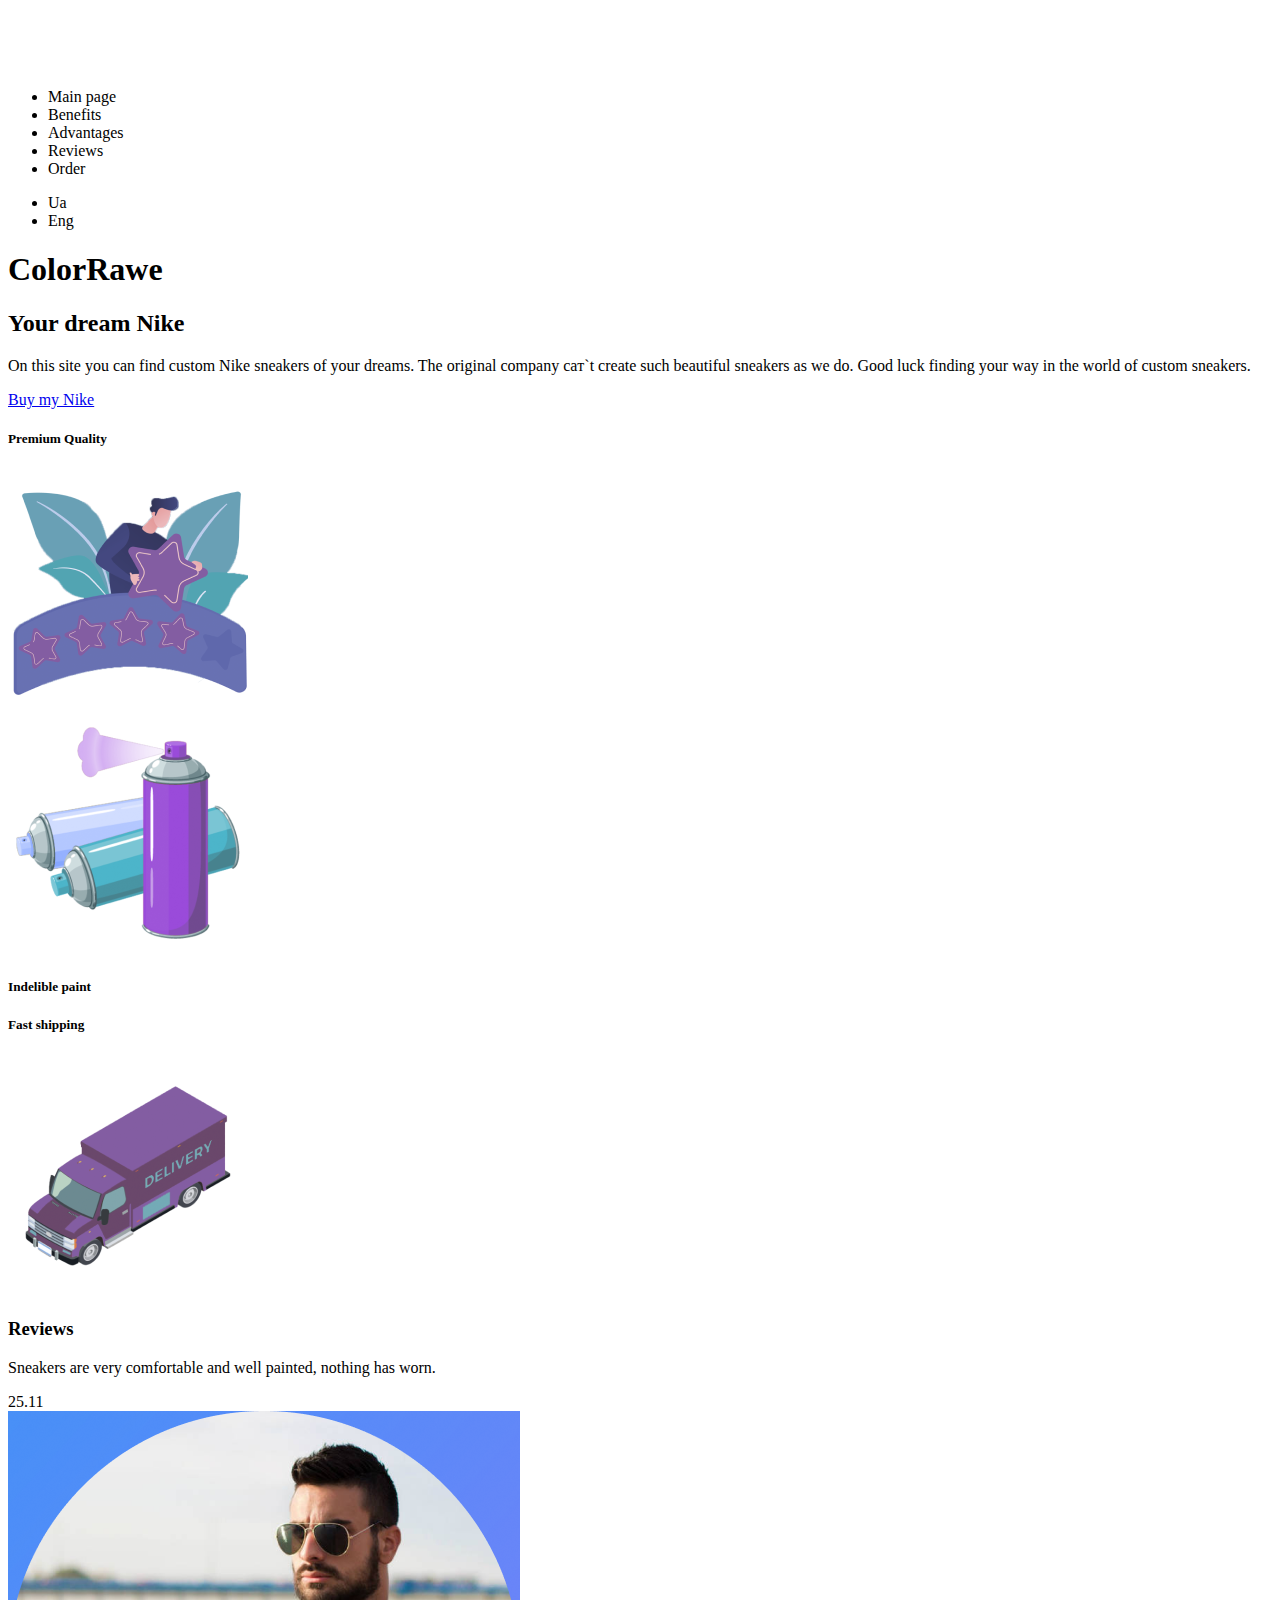
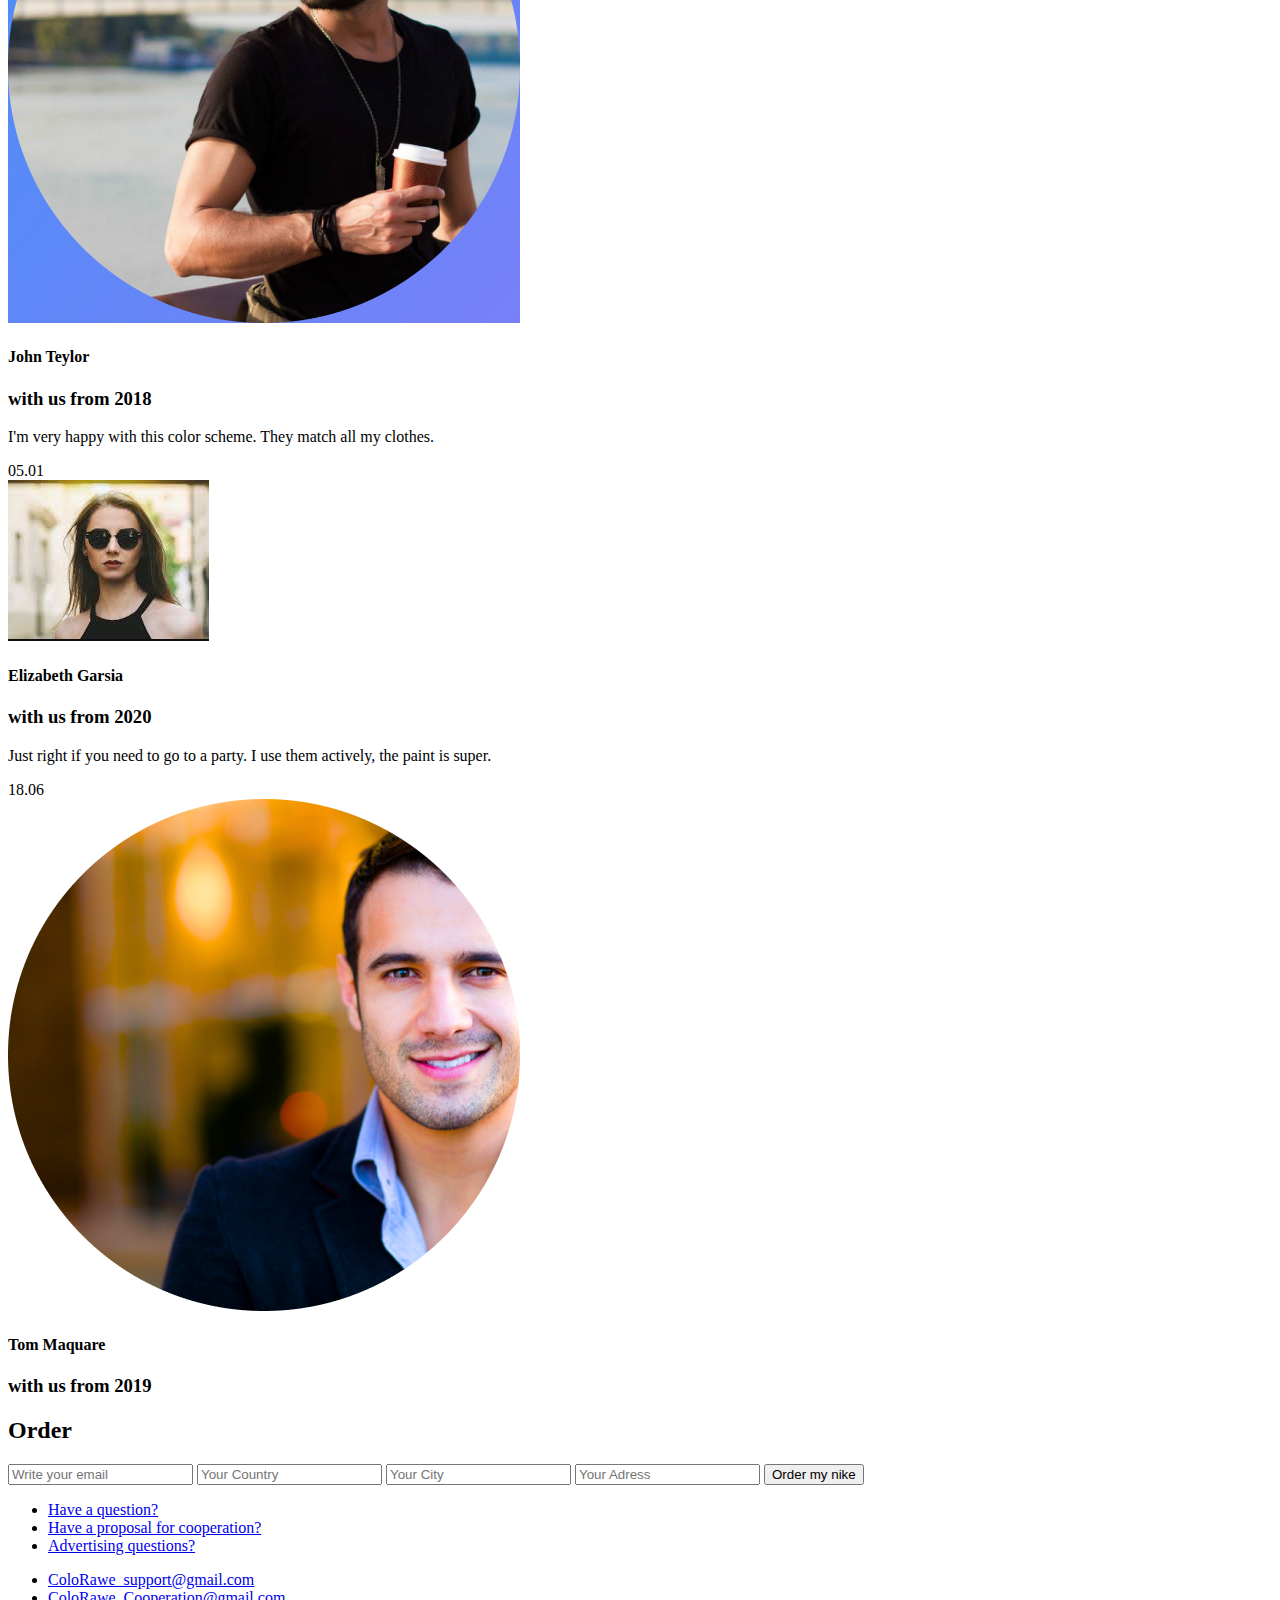
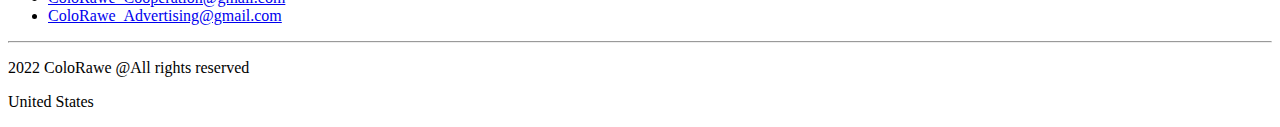
==== commit 5947d0a3: "29dz" ====
--- a/index.html
+++ b/index.html
@@ -4,18 +4,11 @@
     <meta charset="UTF-8" />
     <meta name="viewport" content="width=device-width, initial-scale=1.0" />
     <title>Nike</title>
-    <link rel="stylesheet" href="/src/css/reset.css"/>
     <link rel="preconnect" href="https://fonts.googleapis.com"/>
     <link rel="preconnect" href="https://fonts.gstatic.com" crossorigin/>
   <link
     href="https://fonts.googleapis.com/css2?family=Playfair+Display&family=Roboto:wght@300;400&display=swap"
     rel="stylesheet"/>
-    <link rel="stylesheet" href="/src/css/normalise.css"/>
-    <link rel="stylesheet" href="/src/css/header.css" />
-    <link rel="stylesheet" href="/src/css/main.css"/>
-    <link rel="stylesheet" href="/src/css/footer.css">
-    
-   
   </head>
   <body>
     <header class="header">
